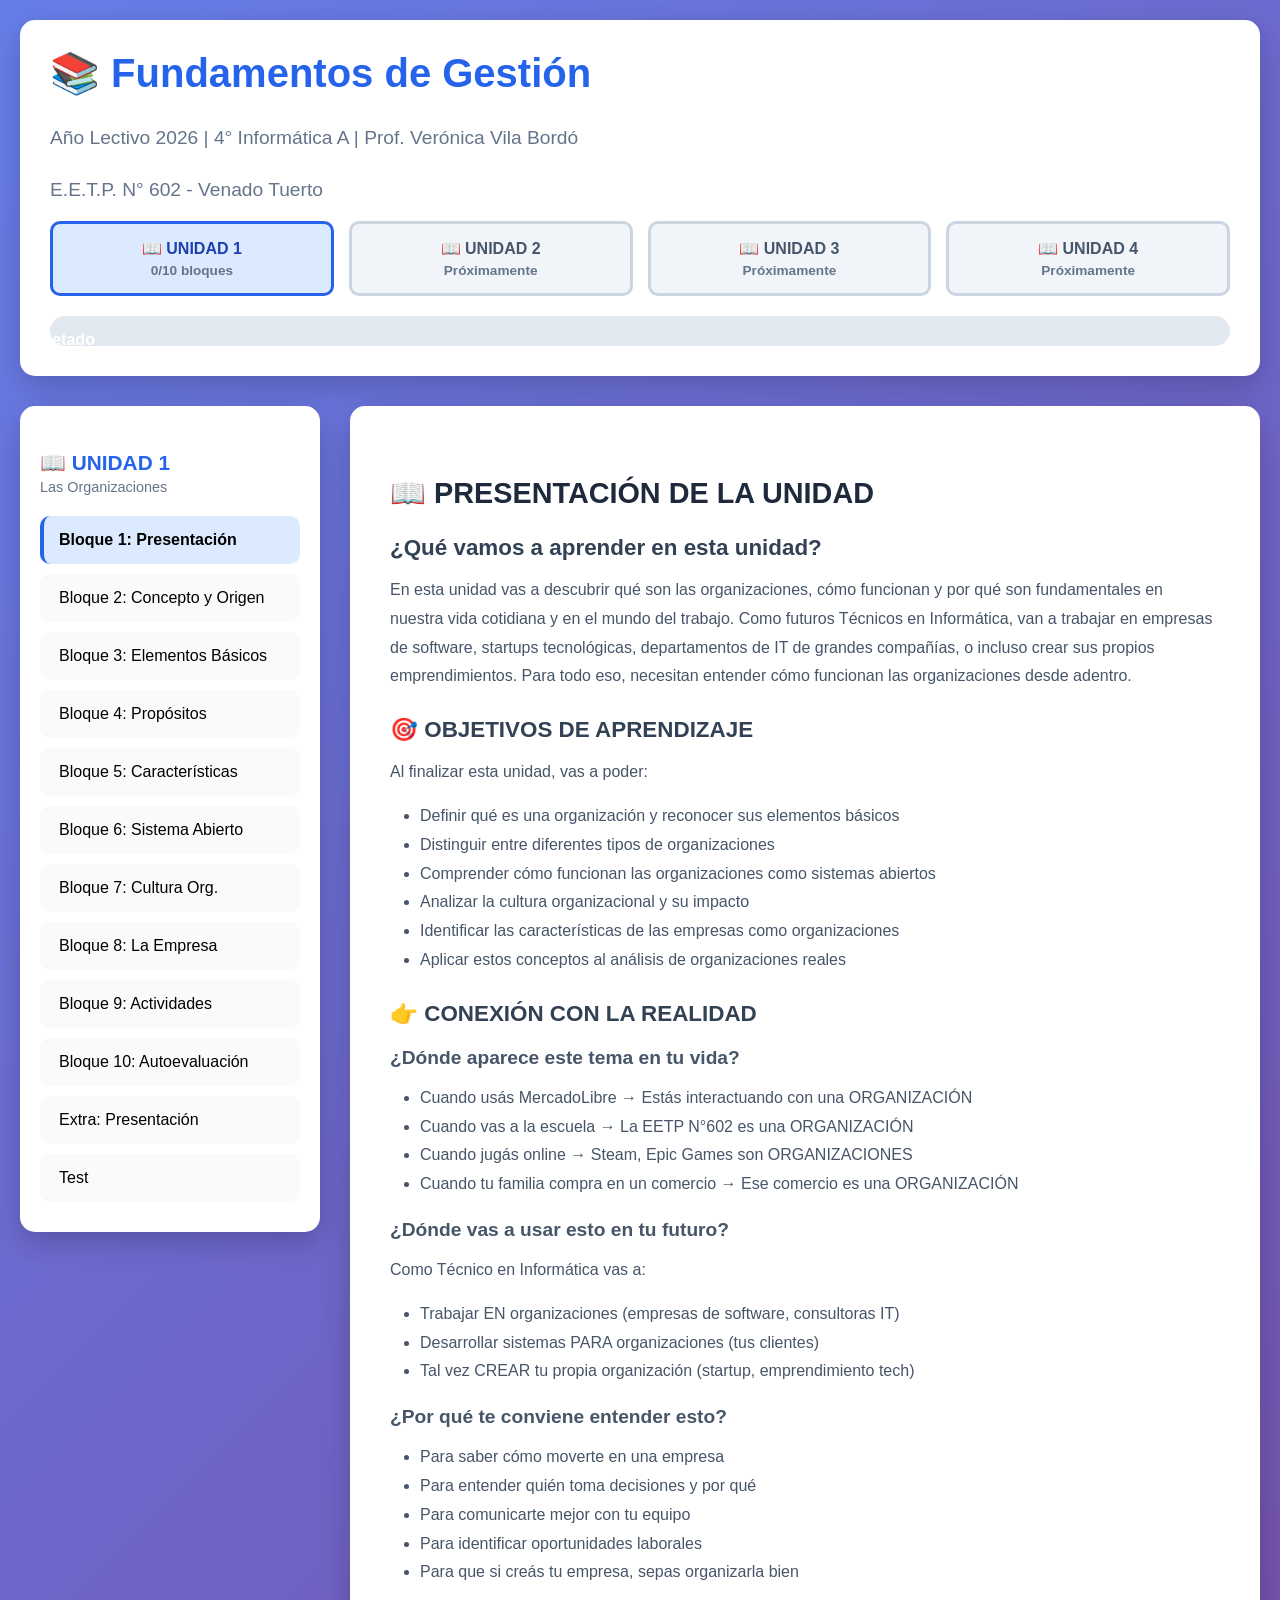
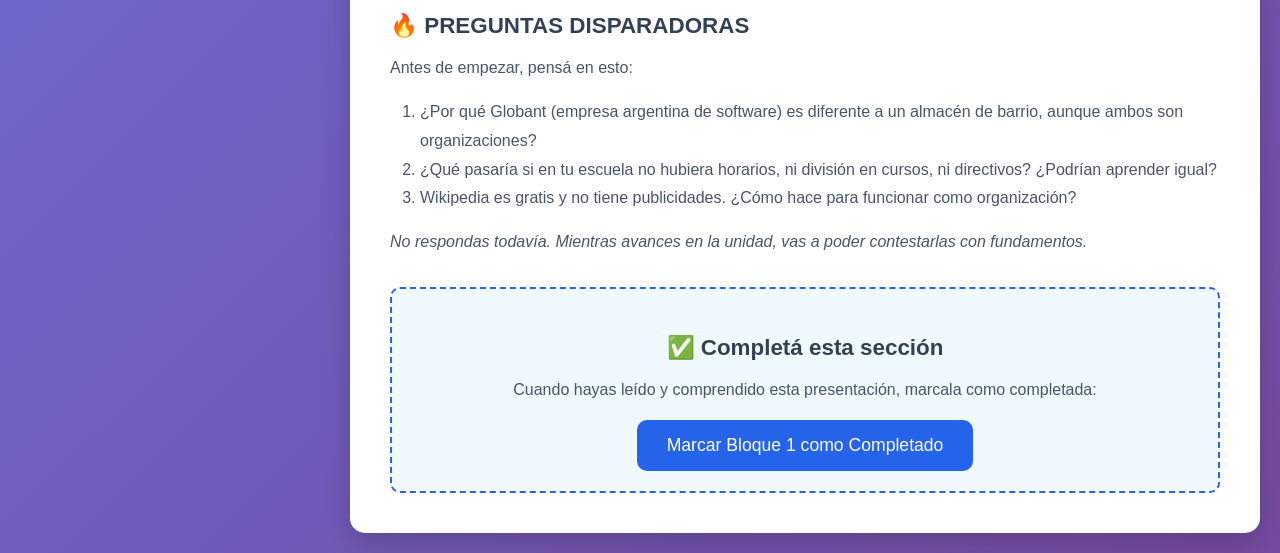
==== index.html @ a98dd264 "Update index.html" ====
<!DOCTYPE html>
<html lang="es">
<head>
    <meta charset="UTF-8">
    <meta name="viewport" content="width=device-width, initial-scale=1.0">
    <title>Fundamentos de Gestión - Unidad 1 | EETP N°602</title>
   <style>
        * {
            margin: 0;
            padding: 0;
            box-sizing: border-box;
        }

        body {
            font-family: 'Segoe UI', Tahoma, Geneva, Verdana, sans-serif;
            background: linear-gradient(135deg, #667eea 0%, #764ba2 100%);
            min-height: 100vh;
        }

        .container {
            max-width: 1400px;
            margin: 0 auto;
            padding: 20px;
        }

        .header {
            background: white;
            border-radius: 15px;
            padding: 30px;
            margin-bottom: 30px;
            box-shadow: 0 10px 30px rgba(0,0,0,0.2);
        }

        .header h1 {
            color: #2563eb;
            font-size: 2.5em;
            margin-bottom: 10px;
        }

        .header h2 {
            color: #64748b;
            font-size: 1.2em;
            font-weight: normal;
        }

        .unit-selector {
            display: flex;
            gap: 15px;
            margin-top: 20px;
            flex-wrap: wrap;
        }

        .unit-btn {
            flex: 1;
            min-width: 150px;
            padding: 15px;
            background: #f1f5f9;
            border: 3px solid #cbd5e1;
            border-radius: 10px;
            cursor: pointer;
            transition: all 0.3s ease;
            text-align: center;
            font-weight: bold;
            color: #475569;
        }

        .unit-btn:hover {
            background: #e0e7ff;
            border-color: #818cf8;
            transform: translateY(-3px);
        }

        .unit-btn.active {
            background: #dbeafe;
            border-color: #2563eb;
            color: #1e40af;
        }

        .unit-btn.completed {
            background: #d1fae5;
            border-color: #10b981;
            color: #065f46;
        }

        .unit-btn .progress-mini {
            font-size: 0.85em;
            color: #64748b;
            margin-top: 5px;
        }

        .progress-bar {
            background: #e2e8f0;
            height: 30px;
            border-radius: 15px;
            overflow: hidden;
            margin-top: 20px;
            position: relative;
        }

        .progress-fill {
            background: linear-gradient(90deg, #10b981 0%, #059669 100%);
            height: 100%;
            transition: width 0.3s ease;
            display: flex;
            align-items: center;
            justify-content: center;
            color: white;
            font-weight: bold;
        }

        .main-content {
            display: grid;
            grid-template-columns: 300px 1fr;
            gap: 30px;
        }

        .sidebar {
            background: white;
            border-radius: 15px;
            padding: 20px;
            height: fit-content;
            box-shadow: 0 10px 30px rgba(0,0,0,0.2);
            position: sticky;
            top: 20px;
        }

        .sidebar h3 {
            color: #2563eb;
            margin-bottom: 10px;
            font-size: 1.3em;
        }

        .sidebar .unit-title {
            font-size: 0.9em;
            color: #64748b;
            margin-bottom: 20px;
        }

        .nav-item {
            padding: 15px;
            margin-bottom: 10px;
            background: #f8fafc;
            border-radius: 10px;
            cursor: pointer;
            transition: all 0.3s ease;
            border-left: 4px solid transparent;
        }

        .nav-item:hover {
            background: #e0e7ff;
            transform: translateX(5px);
        }

        .nav-item.active {
            background: #dbeafe;
            border-left-color: #2563eb;
            font-weight: bold;
        }

        .nav-item.completed {
            background: #d1fae5;
            border-left-color: #10b981;
        }

        .nav-item.completed::after {
            content: " ✓";
            color: #10b981;
            font-weight: bold;
        }

        .content-area {
            background: white;
            border-radius: 15px;
            padding: 40px;
            box-shadow: 0 10px 30px rgba(0,0,0,0.2);
            min-height: 600px;
        }

        .content-block {
            display: none;
        }

        .content-block.active {
            display: block;
            animation: fadeIn 0.5s ease;
        }

        @keyframes fadeIn {
            from { opacity: 0; transform: translateY(20px); }
            to { opacity: 1; transform: translateY(0); }
        }

        .coming-soon {
            text-align: center;
            padding: 100px 20px;
            color: #64748b;
        }

        .coming-soon h2 {
            font-size: 3em;
            margin-bottom: 20px;
        }

        .coming-soon p {
            font-size: 1.3em;
        }

        .tag {
            display: inline-block;
            padding: 5px 15px;
            border-radius: 20px;
            font-size: 0.85em;
            font-weight: bold;
            margin-bottom: 15px;
        }

        .tag.green {
            background: #d1fae5;
            color: #065f46;
        }

        .tag.yellow {
            background: #fef3c7;
            color: #92400e;
        }

        .tag.red {
            background: #fee2e2;
            color: #991b1b;
        }

        .info-box {
            padding: 20px;
            border-radius: 10px;
            margin: 20px 0;
            border-left: 5px solid;
        }

        .info-box.sabias {
            background: #fef3c7;
            border-color: #f59e0b;
        }

        .info-box.trampa {
            background: #fee2e2;
            border-color: #ef4444;
        }

        .info-box h4 {
            margin-bottom: 10px;
            font-size: 1.1em;
        }

        .checkbox-item {
            display: flex;
            align-items: center;
            padding: 15px;
            background: #f8fafc;
            border-radius: 10px;
            margin: 10px 0;
            cursor: pointer;
            transition: all 0.3s ease;
        }

        .checkbox-item:hover {
            background: #e0e7ff;
        }

        .checkbox-item input[type="checkbox"] {
            width: 20px;
            height: 20px;
            margin-right: 15px;
            cursor: pointer;
        }

        .checkbox-item.checked {
            background: #d1fae5;
        }

        .complete-section {
            background: #f0f9ff;
            padding: 20px;
            border-radius: 10px;
            text-align: center;
            margin-top: 30px;
            border: 2px dashed #2563eb;
        }

        .complete-section button {
            background: #2563eb;
            color: white;
            border: none;
            padding: 15px 30px;
            border-radius: 10px;
            font-size: 1.1em;
            cursor: pointer;
            transition: all 0.3s ease;
        }

        .complete-section button:hover {
            background: #1d4ed8;
            transform: scale(1.05);
        }

        h2 {
            color: #1e293b;
            margin: 30px 0 15px 0;
            font-size: 1.8em;
        }

        h3 {
            color: #334155;
            margin: 25px 0 10px 0;
            font-size: 1.4em;
        }

        h4 {
            color: #475569;
            margin: 20px 0 10px 0;
            font-size: 1.2em;
        }

        p {
            color: #475569;
            line-height: 1.8;
            margin: 15px 0;
        }

        ul, ol {
            margin: 15px 0 15px 30px;
            color: #475569;
            line-height: 1.8;
        }

        strong {
            color: #1e293b;
        }

        table {
            width: 100%;
            border-collapse: collapse;
            margin: 20px 0;
        }

        th, td {
            border: 1px solid #e2e8f0;
            padding: 12px;
            text-align: left;
        }

        th {
            background: #f1f5f9;
            font-weight: bold;
            color: #1e293b;
        }

        .roadmap {
            display: flex;
            flex-direction: column;
            gap: 20px;
            margin: 30px 0;
        }

        .roadmap-station {
            display: flex;
            align-items: center;
            gap: 20px;
            padding: 20px;
            background: #f8fafc;
            border-radius: 10px;
            border-left: 5px solid #cbd5e1;
        }

        .roadmap-station.completed {
            background: #d1fae5;
            border-left-color: #10b981;
        }

        .roadmap-station .number {
            width: 50px;
            height: 50px;
            border-radius: 50%;
            background: #cbd5e1;
            color: white;
            display: flex;
            align-items: center;
            justify-content: center;
            font-size: 1.5em;
            font-weight: bold;
            flex-shrink: 0;
        }

        .roadmap-station.completed .number {
            background: #10b981;
        }

        @media (max-width: 968px) {
            .main-content {
                grid-template-columns: 1fr;
            }

            .sidebar {
                position: static;
            }

            .unit-selector {
                flex-direction: column;
            }

            .unit-btn {
                min-width: 100%;
            }
        }
    </style>
</head>
<body>
    <div class="container">
        <div class="header">
        <h1>📚 Fundamentos de Gestión</h1>
        <h2>Año Lectivo 2026 | 4° Informática A | Prof. Verónica Vila Bordó</h2>
        <h2>E.E.T.P. N° 602 - Venado Tuerto</h2>
         <div class="unit-selector">
                <div class="unit-btn active" onclick="changeUnit(1)">
                    <div>📖 UNIDAD 1</div>
                    <div class="progress-mini" id="progress-unit1">0/10 bloques</div>
                </div>
                <div class="unit-btn" onclick="changeUnit(2)">
                    <div>📖 UNIDAD 2</div>
                    <div class="progress-mini">Próximamente</div>
                </div>
                <div class="unit-btn" onclick="changeUnit(3)">
                    <div>📖 UNIDAD 3</div>
                    <div class="progress-mini">Próximamente</div>
                </div>
                <div class="unit-btn" onclick="changeUnit(4)">
                    <div>📖 UNIDAD 4</div>
                    <div class="progress-mini">Próximamente</div>
                </div>
            </div>

            <div class="progress-bar">
                <div class="progress-fill" id="progressBar">0% completado</div>
            </div>
        </div>

        <div class="main-content">
            <div class="sidebar">
            <h3>📖 UNIDAD 1</h3>
            <p style="font-size: 0.9em; color: #64748b; margin-top: -10px;">Las Organizaciones</p>
                <div class="nav-item active" onclick="showBlock(1)">Bloque 1: Presentación</div>
                <div class="nav-item" onclick="showBlock(2)">Bloque 2: Concepto y Origen</div>
                <div class="nav-item" onclick="showBlock(3)">Bloque 3: Elementos Básicos</div>
                <div class="nav-item" onclick="showBlock(4)">Bloque 4: Propósitos</div>
                <div class="nav-item" onclick="showBlock(5)">Bloque 5: Características</div>
                <div class="nav-item" onclick="showBlock(6)">Bloque 6: Sistema Abierto</div>
                <div class="nav-item" onclick="showBlock(7)">Bloque 7: Cultura Org.</div>
                <div class="nav-item" onclick="showBlock(8)">Bloque 8: La Empresa</div>
                <div class="nav-item" onclick="showBlock(9)">Bloque 9: Actividades</div>
                <div class="nav-item" onclick="showBlock(10)">Bloque 10: Autoevaluación</div>
                <div class="nav-item" onclick="showBlock(11)">Extra: Presentación</div>
                <div class="nav-item" onclick="showBlock(12)">Test</div>
            </div>

            <div class="content-area">
                <!-- BLOQUE 1 -->
                <div class="content-block active" id="block1">
                    <h2>📖 PRESENTACIÓN DE LA UNIDAD</h2>
                    
                    <h3>¿Qué vamos a aprender en esta unidad?</h3>
                    <p>En esta unidad vas a descubrir qué son las organizaciones, cómo funcionan y por qué son fundamentales en nuestra vida cotidiana y en el mundo del trabajo. Como futuros Técnicos en Informática, van a trabajar en empresas de software, startups tecnológicas, departamentos de IT de grandes compañías, o incluso crear sus propios emprendimientos. Para todo eso, necesitan entender cómo funcionan las organizaciones desde adentro.</p>

                    <h3>🎯 OBJETIVOS DE APRENDIZAJE</h3>
                    <p>Al finalizar esta unidad, vas a poder:</p>
                    <ul>
                        <li>Definir qué es una organización y reconocer sus elementos básicos</li>
                        <li>Distinguir entre diferentes tipos de organizaciones</li>
                        <li>Comprender cómo funcionan las organizaciones como sistemas abiertos</li>
                        <li>Analizar la cultura organizacional y su impacto</li>
                        <li>Identificar las características de las empresas como organizaciones</li>
                        <li>Aplicar estos conceptos al análisis de organizaciones reales</li>
                    </ul>

                    <h3>👉 CONEXIÓN CON LA REALIDAD</h3>
                    <h4>¿Dónde aparece este tema en tu vida?</h4>
                    <ul>
                        <li>Cuando usás MercadoLibre → Estás interactuando con una ORGANIZACIÓN</li>
                        <li>Cuando vas a la escuela → La EETP N°602 es una ORGANIZACIÓN</li>
                        <li>Cuando jugás online → Steam, Epic Games son ORGANIZACIONES</li>
                        <li>Cuando tu familia compra en un comercio → Ese comercio es una ORGANIZACIÓN</li>
                    </ul>

                    <h4>¿Dónde vas a usar esto en tu futuro?</h4>
                    <p>Como Técnico en Informática vas a:</p>
                    <ul>
                        <li>Trabajar EN organizaciones (empresas de software, consultoras IT)</li>
                        <li>Desarrollar sistemas PARA organizaciones (tus clientes)</li>
                        <li>Tal vez CREAR tu propia organización (startup, emprendimiento tech)</li>
                    </ul>

                    <h4>¿Por qué te conviene entender esto?</h4>
                    <ul>
                        <li>Para saber cómo moverte en una empresa</li>
                        <li>Para entender quién toma decisiones y por qué</li>
                        <li>Para comunicarte mejor con tu equipo</li>
                        <li>Para identificar oportunidades laborales</li>
                        <li>Para que si creás tu empresa, sepas organizarla bien</li>
                    </ul>

                    <h3>🔥 PREGUNTAS DISPARADORAS</h3>
                    <p>Antes de empezar, pensá en esto:</p>
                    <ol>
                        <li>¿Por qué Globant (empresa argentina de software) es diferente a un almacén de barrio, aunque ambos son organizaciones?</li>
                        <li>¿Qué pasaría si en tu escuela no hubiera horarios, ni división en cursos, ni directivos? ¿Podrían aprender igual?</li>
                        <li>Wikipedia es gratis y no tiene publicidades. ¿Cómo hace para funcionar como organización?</li>
                    </ol>
                    <p><em>No respondas todavía. Mientras avances en la unidad, vas a poder contestarlas con fundamentos.</em></p>

                    <div class="complete-section">
                        <h3>✅ Completá esta sección</h3>
                        <p>Cuando hayas leído y comprendido esta presentación, marcala como completada:</p>
                        <button onclick="markComplete(1)">Marcar Bloque 1 como Completado</button>
                    </div>
                </div>

                <!-- BLOQUE 2 -->
                <div class="content-block" id="block2">
                    <h2>🏛️ CONCEPTO Y ORIGEN DE LAS ORGANIZACIONES</h2>
                    
                    <span class="tag green">🟢 IMPRESCINDIBLE</span>
                    
                    <h3>1. ¿Qué es una organización?</h3>
                    <p><strong>Una organización es un conjunto de personas que se coordinan de manera ordenada para alcanzar objetivos comunes, utilizando recursos y desarrollando actividades específicas.</strong></p>

                    <p>Desarmemos esta definición:</p>
                    <ul>
                        <li><strong>Conjunto de personas</strong> → No puede haber organización sin gente</li>
                        <li><strong>Coordinan de manera ordenada</strong> → Hay reglas, roles, estructura</li>
                        <li><strong>Objetivos comunes</strong> → Todos buscan algo en común</li>
                        <li><strong>Recursos</strong> → Usan dinero, tecnología, materiales, información</li>
                        <li><strong>Actividades específicas</strong> → Cada uno tiene tareas definidas</li>
                    </ul>

                    <h3>Ejemplos concretos:</h3>
                    
                    <h4>La EETP N°602 (tu escuela):</h4>
                    <ul>
                        <li>Personas: estudiantes, profes, directivos, preceptores</li>
                        <li>Objetivo común: que los estudiantes se reciban como técnicos</li>
                        <li>Recursos: aulas, computadoras, laboratorios, libros</li>
                        <li>Actividades: clases, talleres, evaluaciones, actos</li>
                    </ul>

                    <h4>Globant (empresa argentina de software):</h4>
                    <ul>
                        <li>Personas: programadores, diseñadores, project managers</li>
                        <li>Objetivo común: crear software de calidad para clientes</li>
                        <li>Recursos: computadoras, oficinas, tecnología, capital</li>
                        <li>Actividades: programar, diseñar, testear, vender proyectos</li>
                    </ul>

                    <div class="info-box sabias">
                        <h4>💡 ¿LO SABÍAS? - Wikipedia</h4>
                        <p>Wikipedia es una de las organizaciones más interesantes del mundo digital. Es una organización SIN FINES DE LUCRO con más de 100.000 voluntarios activos que escriben y editan artículos gratis. No tiene publicidades y se mantiene con donaciones. Tiene más de 60 millones de artículos en 300 idiomas.</p>
                        <p><strong>¿Por qué es fascinante?</strong> Porque demuestra que una organización puede funcionar sin que la gente cobre dinero, si el propósito es lo suficientemente fuerte.</p>
                        <p><strong>Conexión con tu carrera:</strong> Muchos proyectos de software open source (como Linux, Python, Git) funcionan de manera similar.</p>
                    </div>

                    <h3>2. Origen de las organizaciones</h3>
                    <span class="tag yellow">🟡 IMPORTANTE</span>
                    
                    <h4>¿Por qué existen las organizaciones?</h4>
                    <p>Las organizaciones surgen por dos razones fundamentales:</p>
                    <ol>
                        <li><strong>El ser humano es social por naturaleza</strong> - Desde la prehistoria nos agrupamos para cazar, protegernos, construir</li>
                        <li><strong>Muchos objetivos son imposibles de alcanzar individualmente</strong> - ¿Podés fabricar un celular vos solo? No. Necesitás cientos de personas especializadas.</li>
                    </ol>

                    <h4>Evolución histórica:</h4>
                    <ul>
                        <li>Prehistoria: Tribus y clanes</li>
                        <li>Edad Antigua: Imperios, ejércitos, gremios</li>
                        <li>Edad Media: Iglesia, feudos, comerciantes</li>
                        <li>Revolución Industrial (1800s): Fábricas modernas</li>
                        <li>Era Digital (1990-hoy): Startups tech, organizaciones virtuales</li>
                    </ul>

                    <div class="info-box trampa">
                        <h4>⚠️ TRAMPA TÍPICA #1</h4>
                        <p><strong>ERROR COMÚN:</strong> "Las organizaciones siempre existieron igual que ahora"</p>
                        <p><strong>REALIDAD:</strong> Las organizaciones van cambiando según la época y la tecnología. Antes trabajabas toda tu vida en la misma empresa. Ahora es normal cambiar cada 3-5 años.</p>
                    </div>

                    <h3>3. Tipos de organizaciones</h3>
                    <p><strong>Según su finalidad:</strong></p>
                    
                    <h4>A) CON FINES DE LUCRO → Buscan ganar dinero</h4>
                    <p>Ejemplos: MercadoLibre, Globant, comercios, startups</p>

                    <h4>B) SIN FINES DE LUCRO → Buscan impacto social/cultural</h4>
                    <p>Ejemplos: Cruz Roja, Wikipedia, bibliotecas, comedores</p>

                    <p><strong>IMPORTANTE:</strong> "Sin fines de lucro" NO significa que no manejan dinero. Significa que si sobra plata, se reinvierte en la misión.</p>

                    <div class="complete-section">
                        <h3>✅ Completá esta sección</h3>
                        <button onclick="markComplete(2)">Marcar Bloque 2 como Completado</button>
                    </div>
                </div>

                <!-- BLOQUE 3 -->
                <div class="content-block" id="block3">
                    <h2>🧩 ELEMENTOS BÁSICOS DE LAS ORGANIZACIONES</h2>
                    
                    <span class="tag green">🟢 IMPRESCINDIBLE</span>
                    
                    <p>Toda organización, sin importar su tamaño o finalidad, tiene <strong>SEIS elementos básicos</strong>. Si falta alguno, la organización no puede funcionar correctamente.</p>

                    <h3>📌 ELEMENTO 1: PERSONAS</h3>
                    <p>Son el elemento central. Las personas toman decisiones, ejecutan tareas, se comunican, tienen roles y aportan conocimientos.</p>
                    <p><strong>Ejemplo en software:</strong> programadores, project managers, diseñadores, testers, gerentes</p>

                    <h3>📌 ELEMENTO 2: OBJETIVOS</h3>
                    <p>Son las metas que la organización busca alcanzar. Dan dirección, orientan decisiones y permiten evaluar el progreso.</p>
                    <p><strong>MercadoLibre:</strong> ser la plataforma líder de e-commerce en Latinoamérica</p>
                    <p><strong>Tu escuela:</strong> formar técnicos competentes en Informática</p>

                    <div class="info-box trampa">
                        <h4>⚠️ TRAMPA TÍPICA #2</h4>
                        <p><strong>ERROR:</strong> "Si una organización tiene buenos objetivos, ya está todo resuelto"</p>
                        <p><strong>REALIDAD:</strong> Los objetivos son solo el primer paso. Después hay que coordinar personas, recursos y actividades. Muchas organizaciones tienen objetivos excelentes pero fracasan en la ejecución.</p>
                    </div>

                    <h3>📌 ELEMENTO 3: ACTIVIDADES O TAREAS</h3>
                    <p>Son las acciones concretas para lograr los objetivos.</p>
                    <p><strong>Para desarrollar una app móvil:</strong></p>
                    <ul>
                        <li>Reunión con cliente</li>
                        <li>Diseño de interfaz</li>
                        <li>Programación backend y frontend</li>
                        <li>Testing</li>
                        <li>Deploy y mantenimiento</li>
                    </ul>

                    <h3>📌 ELEMENTO 4: RECURSOS</h3>
                    <p>Los recursos se clasifican en 5 tipos:</p>
                    <ul>
                        <li><strong>HUMANOS:</strong> Las personas y sus capacidades</li>
                        <li><strong>MATERIALES:</strong> Computadoras, oficinas, muebles</li>
                        <li><strong>TECNOLÓGICOS:</strong> Software, servidores, plataformas</li>
                        <li><strong>FINANCIEROS:</strong> Dinero disponible</li>
                        <li><strong>INFORMATIVOS:</strong> Datos, bases de datos, documentación</li>
                    </ul>

                    <div class="info-box sabias">
                        <h4>💡 ¿LO SABÍAS? - Valve y la organización sin jefes</h4>
                        <p>Valve (creadores de Steam) no tiene jefes ni jerarquías. Los empleados eligen en qué proyectos trabajar, mueven sus escritorios con rueditas para agruparse, y toman decisiones por consenso.</p>
                        <p><strong>¿Funciona?</strong> Valve es una de las empresas de videojuegos más exitosas del mundo. Pero también tiene problemas: proyectos que se estancan porque nadie decide.</p>
                        <p><strong>Moraleja:</strong> No hay una forma "correcta" de organizar. Depende del contexto.</p>
                    </div>

                    <h3>📌 ELEMENTO 5: NORMAS Y REGLAS</h3>
                    <p>Regulan el comportamiento. Pueden ser:</p>
                    <p><strong>Formales (escritas):</strong> horarios, código de vestimenta, procedimientos</p>
                    <p><strong>Informales (no escritas):</strong> "no se manda email los viernes tarde", "el equipo almuerza junto"</p>

                    <h3>📌 ELEMENTO 6: COMUNICACIÓN</h3>
                    <p>Sin comunicación no se pueden coordinar actividades, se generan malentendidos y se duplican esfuerzos.</p>
                    <p><strong>Tipos:</strong></p>
                    <ul>
                        <li>Formal: reuniones, emails oficiales, reportes</li>
                        <li>Informal: charlas de pasillo, WhatsApp</li>
                        <li>Descendente: jefe → empleados</li>
                        <li>Ascendente: empleados → jefes</li>
                        <li>Horizontal: entre pares</li>
                    </ul>

                    <div class="info-box trampa">
                        <h4>⚠️ TRAMPA TÍPICA #3</h4>
                        <p><strong>ERROR:</strong> "Una organización puede funcionar solo con algunos de estos elementos"</p>
                        <p><strong>REALIDAD:</strong> Los 6 elementos son INTERDEPENDIENTES. Si falta uno, toda la organización se resiente.</p>
                    </div>

                    <h3>📦 CHECKLIST - Elementos básicos</h3>
                    <div class="checkbox-item" onclick="toggleCheck(this)">
                        <input type="checkbox"> <span>Personas (rol en la organización)</span>
                    </div>
                    <div class="checkbox-item" onclick="toggleCheck(this)">
                        <input type="checkbox"> <span>Objetivos (qué son y para qué sirven)</span>
                    </div>
                    <div class="checkbox-item" onclick="toggleCheck(this)">
                        <input type="checkbox"> <span>Actividades (cómo se coordinan)</span>
                    </div>
                    <div class="checkbox-item" onclick="toggleCheck(this)">
                        <input type="checkbox"> <span>Recursos humanos</span>
                    </div>
                    <div class="checkbox-item" onclick="toggleCheck(this)">
                        <input type="checkbox"> <span>Recursos materiales</span>
                    </div>
                    <div class="checkbox-item" onclick="toggleCheck(this)">
                        <input type="checkbox"> <span>Recursos tecnológicos</span>
                    </div>
                    <div class="checkbox-item" onclick="toggleCheck(this)">
                        <input type="checkbox"> <span>Recursos financieros</span>
                    </div>
                    <div class="checkbox-item" onclick="toggleCheck(this)">
                        <input type="checkbox"> <span>Recursos informativos</span>
                    </div>
                    <div class="checkbox-item" onclick="toggleCheck(this)">
                        <input type="checkbox"> <span>Normas formales e informales</span>
                    </div>
                    <div class="checkbox-item" onclick="toggleCheck(this)">
                        <input type="checkbox"> <span>Comunicación (tipos y direcciones)</span>
                    </div>

                    <div class="complete-section">
                        <h3>✅ Completá esta sección</h3>
                        <button onclick="markComplete(3)">Marcar Bloque 3 como Completado</button>
                    </div>
                </div>

                <!-- BLOQUE 4 -->
                <div class="content-block" id="block4">
                    <h2>🎯 PROPÓSITOS ORGANIZACIONALES</h2>
                    
                    <span class="tag green">🟢 IMPRESCINDIBLE</span>
                    
                    <h3>¿Qué es el propósito organizacional?</h3>
                    <p><strong>El propósito es el motivo fundamental por el cual una organización existe y actúa.</strong></p>
                    <p>Es la respuesta a: <strong>¿Para qué existe esta organización?</strong></p>

                    <h3>Diferencia entre PROPÓSITO y OBJETIVO</h3>
                    <span class="tag yellow">🟡 IMPORTANTE - Esta diferencia es clave</span>
                    
                    <table>
                        <tr>
                            <th>PROPÓSITO</th>
                            <th>OBJETIVO</th>
                        </tr>
                        <tr>
                            <td>Es la razón de ser</td>
                            <td>Es una meta específica</td>
                        </tr>
                        <tr>
                            <td>Es amplio y general</td>
                            <td>Es concreto y medible</td>
                        </tr>
                        <tr>
                            <td>Es de largo plazo</td>
                            <td>Es de corto/mediano plazo</td>
                        </tr>
                        <tr>
                            <td>Es más estable</td>
                            <td>Puede cambiar más seguido</td>
                        </tr>
                    </table>

                    <h4>Ejemplo con MercadoLibre:</h4>
                    <p><strong>PROPÓSITO:</strong> Democratizar el comercio y el acceso al dinero en Latinoamérica</p>
                    <p><strong>OBJETIVOS (cambian año a año):</strong></p>
                    <ul>
                        <li>Aumentar las ventas en 25% este año</li>
                        <li>Lanzar MercadoPago en 3 países nuevos</li>
                        <li>Reducir tiempos de envío a 24hs</li>
                        <li>Llegar a 100 millones de usuarios activos</li>
                    </ul>

                    <div class="info-box sabias">
                        <h4>💡 ¿LO SABÍAS? - Kodak vs Instagram</h4>
                        <p><strong>Kodak</strong> fue durante 100 años la empresa líder en fotografía con 145.000 empleados.</p>
                        <p>Pero cuando apareció la fotografía digital, se resistió al cambio (¡ellos mismos habían inventado la primera cámara digital en 1975!). ¿Por qué? Tenían miedo de perder el negocio de vender rollos fotográficos.</p>
                        <p><strong>Resultado:</strong> En 2012, Kodak se declaró en bancarrota.</p>
                        <p><strong>Instagram</strong>, con solo 13 empleados, fue comprada por Facebook por 1.000 millones de dólares ese mismo año.</p>
                        <p><strong>Moraleja:</strong> El propósito debe adaptarse al contexto. Si Kodak hubiera entendido que su propósito era "ayudar a las personas a capturar momentos" (sin importar si es con rollos o digital), tal vez hoy seguiría siendo líder.</p>
                    </div>

                    <h3>Tipos de propósitos</h3>
                    <ul>
                        <li><strong>ECONÓMICOS:</strong> Generar beneficios (empresas tech, comercios)</li>
                        <li><strong>SOCIALES:</strong> Satisfacer necesidades comunitarias (hospitales, escuelas)</li>
                        <li><strong>CULTURALES/EDUCATIVOS:</strong> Transmitir conocimiento (universidades, museos)</li>
                        <li><strong>RECREATIVOS/DEPORTIVOS:</strong> Espacios de recreación (clubes, gimnasios)</li>
                    </ul>

                    <div class="info-box trampa">
                        <h4>⚠️ TRAMPA TÍPICA #4</h4>
                        <p><strong>ERROR:</strong> "Las empresas con fines de lucro SOLO buscan dinero"</p>
                        <p><strong>REALIDAD:</strong> Incluso las empresas combinan propósitos económicos y sociales. Google quiere ganar dinero PERO también quiere "organizar la información del mundo". Si solo buscara dinero, llenaría las búsquedas de publicidad y sería inútil.</p>
                    </div>

                    <h3>Propósito, Misión y Visión</h3>
                    <p><strong>PROPÓSITO:</strong> ¿Para qué existimos?</p>
                    <p><strong>MISIÓN:</strong> ¿Qué hacemos? ¿Para quién? ¿Cómo?</p>
                    <p><strong>VISIÓN:</strong> ¿Dónde queremos estar en el futuro?</p>

                    <h4>Ejemplo - Globant:</h4>
                    <p><strong>PROPÓSITO:</strong> Crear valor a través de la innovación tecnológica</p>
                    <p><strong>MISIÓN:</strong> Somos una empresa nativa digital que ayuda a organizaciones a reinventarse y desatar su potencial</p>
                    <p><strong>VISIÓN:</strong> Ser los socios tecnológicos preferidos de las empresas más innovadoras del mundo</p>

                    <div class="complete-section">
                        <h3>✅ Completá esta sección</h3>
                        <button onclick="markComplete(4)">Marcar Bloque 4 como Completado</button>
                    </div>
                </div>

                <!-- BLOQUE 5 -->
                <div class="content-block" id="block5">
                    <h2>⭐ CARACTERÍSTICAS DE LAS ORGANIZACIONES</h2>
                    
                    <span class="tag green">🟢 IMPRESCINDIBLE</span>
                    
                    <p>Las organizaciones comparten características comunes que las definen:</p>

                    <h3>✅ 1. SON SISTEMAS SOCIALES</h3>
                    <p>Las personas asumen distintos roles, se establecen relaciones jerárquicas, hay normas de convivencia y se generan vínculos formales e informales.</p>
                    <p><strong>En una empresa de software:</strong></p>
                    <p>Roles formales: CEO, CTO, Team Lead, Developer</p>
                    <p>Relaciones informales: grupos de amigos, canal de Slack para memes, equipo de fútbol</p>

                    <h3>✅ 2. SON TRASCENDENTES EN EL TIEMPO</h3>
                    <p>Las organizaciones pueden durar más que las personas que las crearon.</p>
                    <ul>
                        <li>La Iglesia Católica tiene casi 2000 años</li>
                        <li>Universidad de Bologna tiene 934 años</li>
                        <li>Coca-Cola tiene 139 años</li>
                    </ul>

                    <div class="info-box sabias">
                        <h4>💡 ¿LO SABÍAS? - Kongō Gumi</h4>
                        <p><strong>Kongō Gumi</strong> fue la empresa más antigua del mundo. Fundada en Japón en el año <strong>578 d.C.</strong> para construir templos budistas. Operó durante <strong>1,428 años</strong> hasta que quebró en 2006.</p>
                        <p>Durante 14 siglos pasó por 40 generaciones de la misma familia y sobrevivió a guerras, terremotos y crisis.</p>
                        <p><strong>¿Por qué quebró?</strong> Se endeudó demasiado durante la burbuja inmobiliaria de los 80.</p>
                    </div>

                    <h3>✅ 3. TIENEN ESTRUCTURA DINÁMICA</h3>
                    <p>Las organizaciones evolucionan constantemente para adaptarse a cambios tecnológicos, de mercado, sociales, económicos y legales.</p>
                    <p><strong>Ejemplo:</strong></p>
                    <p>Blockbuster → NO se adaptó al streaming → quebró</p>
                    <p>Netflix → SÍ se adaptó (DVDs → streaming → producción propia) → líder mundial</p>

                    <h3>✅ 4. SON COMPLEJAS</h3>
                    <p>Cuanto más grande, más compleja:</p>
                    <ul>
                        <li><strong>5 personas:</strong> Todos hacen de todo, comunicación cara a cara</li>
                        <li><strong>50 personas:</strong> Departamentos, reuniones formales, jerarquías</li>
                        <li><strong>5000 personas:</strong> Múltiples departamentos, procesos burocráticos, sistemas complejos</li>
                    </ul>

                    <h3>✅ 5. APLICAN EL EFECTO MULTIPLICADOR (SINERGIA)</h3>
                    <p>El resultado del trabajo conjunto es MAYOR que la suma de esfuerzos individuales.</p>
                    <p><strong>Fórmula:</strong></p>
                    <p>1 + 1 = 3 (cuando hay sinergia)</p>
                    <p>1 + 1 = 2 (cuando solo se suman esfuerzos)</p>
                    <p>1 + 1 = 0.5 (cuando hay conflictos)</p>

                    <div class="info-box sabias">
                        <h4>💡 ¿LO SABÍAS? - El efecto sinergia en open source</h4>
                        <p>El kernel de <strong>Linux</strong> tiene más de <strong>30 millones de líneas de código</strong> escritas por más de <strong>19,000 programadores</strong> de todo el mundo trabajando como voluntarios.</p>
                        <p>¿Cómo coordinan a tanta gente? Sistema de control de versiones (Git), procesos claros de revisión, jerarquías de confianza, comunicación constante.</p>
                        <p><strong>Resultado:</strong> El sistema operativo más usado en servidores del mundo. Eso es SINERGIA a escala global.</p>
                    </div>

                    <h3>Otras características importantes:</h3>
                    <ul>
                        <li>✅ <strong>SON UNIVERSALES:</strong> Existen en todos lados y para todas las actividades</li>
                        <li>✅ <strong>EJERCEN INFLUENCIA:</strong> Moldean el comportamiento y valores de sus miembros</li>
                        <li>✅ <strong>SE PERSONIFICAN:</strong> Son personas jurídicas (pueden firmar contratos)</li>
                        <li>✅ <strong>SON REPRESENTADAS:</strong> Actúan a través de representantes (CEO, gerentes)</li>
                        <li>✅ <strong>APLICAN DIVISIÓN DEL TRABAJO:</strong> Tareas especializadas</li>
                        <li>✅ <strong>SON EFICIENTES:</strong> Optimizan el uso de recursos</li>
                    </ul>

                    <div class="complete-section">
                        <h3>✅ Completá esta sección</h3>
                        <button onclick="markComplete(5)">Marcar Bloque 5 como Completado</button>
                    </div>
                </div>

                <!-- BLOQUE 6 -->
                <div class="content-block" id="block6">
                    <h2>🔄 LA ORGANIZACIÓN COMO SISTEMA ABIERTO</h2>
                    
                    <span class="tag green">🟢 IMPRESCINDIBLE</span>
                    
                    <h3>¿Qué es un sistema?</h3>
                    <p><strong>Un sistema es un conjunto de elementos interdependientes que interactúan entre sí para alcanzar un objetivo común.</strong></p>

                    <h3>Sistemas cerrados vs. Sistemas abiertos</h3>
                    <table>
                        <tr>
                            <th>SISTEMA CERRADO</th>
                            <th>SISTEMA ABIERTO</th>
                        </tr>
                        <tr>
                            <td>NO intercambia con el entorno</td>
                            <td>SÍ intercambia con el entorno</td>
                        </tr>
                        <tr>
                            <td>Es autosuficiente</td>
                            <td>Depende del exterior</td>
                        </tr>
                        <tr>
                            <td>No se adapta</td>
                            <td>Se adapta constantemente</td>
                        </tr>
                        <tr>
                            <td>Ejemplo: reloj mecánico</td>
                            <td>Ejemplo: organización</td>
                        </tr>
                    </table>

                    <h3>Modelo INPUT - PROCESO - OUTPUT - FEEDBACK</h3>
                    <span class="tag green">🟢 Este modelo sale seguro en la evaluación</span>
                    
                    <h4>INPUTS (ENTRADAS)</h4>
                    <p>Recursos que la organización recibe del entorno:</p>
                    <ul>
                        <li><strong>Recursos humanos:</strong> empleados, conocimientos</li>
                        <li><strong>Recursos materiales:</strong> materias primas, insumos</li>
                        <li><strong>Recursos financieros:</strong> capital, inversiones</li>
                        <li><strong>Recursos tecnológicos:</strong> software, hardware</li>
                        <li><strong>Recursos informativos:</strong> datos, información</li>
                        <li><strong>Energía:</strong> electricidad, combustible</li>
                    </ul>

                    <h4>PROCESO (TRANSFORMACIÓN)</h4>
                    <p>Actividades que convierten los inputs en outputs:</p>
                    <p><strong>En una empresa de software:</strong></p>
                    <ol>
                        <li>Reunión con cliente (entender necesidades)</li>
                        <li>Diseño de arquitectura</li>
                        <li>Programación del código</li>
                        <li>Testing (pruebas)</li>
                        <li>Corrección de errores</li>
                        <li>Deploy (poner en producción)</li>
                    </ol>

                    <h4>OUTPUTS (SALIDAS)</h4>
                    <p>Productos o servicios que la organización entrega:</p>
                    <ul>
                        <li>Productos físicos (autos, celulares, alimentos)</li>
                        <li>Productos digitales (software, apps, videojuegos)</li>
                        <li>Servicios (consultoría, educación, transporte)</li>
                        <li>Información (reportes, análisis, datos)</li>
                    </ul>

                    <h4>FEEDBACK (RETROALIMENTACIÓN)</h4>
                    <p>Información que la organización recibe sobre sus outputs:</p>
                    <p><strong>Feedback positivo:</strong> ventas aumentan, reviews 5 estrellas, clientes recomiendan</p>
                    <p><strong>Feedback negativo:</strong> ventas caen, muchas quejas, usuarios abandonan la app</p>

                    <div class="info-box sabias">
                        <h4>💡 ¿LO SABÍAS? - El fracaso de Google Glass</h4>
                        <p>En 2013, Google lanzó <strong>Google Glass</strong>: anteojos con realidad aumentada por $1,500.</p>
                        <p><strong>FEEDBACK (negativo):</strong></p>
                        <ul>
                            <li>La gente se sentía filmada sin saber</li>
                            <li>Era muy caro</li>
                            <li>Poca batería</li>
                            <li>Se veía ridículo usándolos</li>
                            <li>Preocupaciones de privacidad</li>
                        </ul>
                        <p><strong>RESULTADO:</strong> Google descontinuó Google Glass para consumidores en 2015.</p>
                        <p><strong>LECCIÓN:</strong> Incluso con recursos ilimitados, si el feedback del entorno es negativo y no te adaptás, el producto fracasa.</p>
                    </div>

                    <h3>El entorno de la organización</h3>
                    <p><strong>ENTORNO ESPECÍFICO (cercano):</strong> clientes, proveedores, competidores, reguladores</p>
                    <p><strong>ENTORNO GENERAL (lejano):</strong> factores económicos, tecnológicos, sociales, políticos, legales, ambientales</p>

                    <h4>Ejemplo: empresa de software argentina</h4>
                    <ul>
                        <li><strong>Económico:</strong> Dólar sube → costos de servidores aumentan</li>
                        <li><strong>Tecnológico:</strong> Aparece nueva IA → necesitás capacitar equipo</li>
                        <li><strong>Social:</strong> Pandemia → trabajo remoto se vuelve normal</li>
                        <li><strong>Legal:</strong> Nueva ley de protección de datos → tenés que cumplir GDPR</li>
                    </ul>

                    <div class="info-box trampa">
                        <h4>⚠️ TRAMPA TÍPICA #6</h4>
                        <p><strong>ERROR:</strong> "Cada área debe enfocarse solo en su trabajo y listo"</p>
                        <p><strong>REALIDAD:</strong> Las áreas NO son independientes. Lo que pasa en una afecta a todas. Si desarrollo lanza funciones nuevas pero no avisa a soporte, los clientes se enojan y las ventas caen.</p>
                    </div>

                    <div class="complete-section">
                        <h3>✅ Completá esta sección</h3>
                        <button onclick="markComplete(6)">Marcar Bloque 6 como Completado</button>
                    </div>
                </div>

                <!-- BLOQUE 7 -->
                <div class="content-block" id="block7">
                    <h2>🎭 CULTURA ORGANIZACIONAL</h2>
                    
                    <span class="tag green">🟢 IMPRESCINDIBLE</span>
                    
                    <h3>¿Qué es la cultura organizacional?</h3>
                    <p><strong>La cultura organizacional es el conjunto de valores, creencias, normas, hábitos y formas de actuar que comparten los miembros de una organización y que orientan su comportamiento cotidiano.</strong></p>
                    <p>En palabras simples: La cultura es <strong>"cómo se hacen las cosas acá"</strong>.</p>

                    <h3>Componentes de la cultura</h3>
                    <ol>
                        <li><strong>VALORES:</strong> Innovación, honestidad, excelencia, trabajo en equipo</li>
                        <li><strong>CREENCIAS:</strong> "Los errores son oportunidades" vs. "Si te equivocás, te echan"</li>
                        <li><strong>NORMAS:</strong> Formales (horarios, vestimenta) e informales ("no emails después de las 19hs")</li>
                        <li><strong>HÁBITOS:</strong> Daily standup, pizza los viernes, hackathons</li>
                        <li><strong>SÍMBOLOS:</strong> Logo, colores, espacios de trabajo</li>
                        <li><strong>LENGUAJE:</strong> "Deployar", "mergear", "commitear"</li>
                        <li><strong>RITUALES:</strong> Reunión all-hands, premiación empleado del mes</li>
                        <li><strong>ESTILO DE LIDERAZGO:</strong> Autoritario, participativo, laissez-faire</li>
                    </ol>

                    <div class="info-box sabias">
                        <h4>💡 ¿LO SABÍAS? - La cultura de Spotify</h4>
                        <p>Spotify es famosa por su cultura organizacional única: <strong>"Squads, Tribes, Chapters & Guilds"</strong></p>
                        <ul>
                            <li><strong>Squad:</strong> Equipo pequeño (5-9 personas) en una funcionalidad</li>
                            <li><strong>Tribe:</strong> Conjunto de squads relacionados (máx 100 personas)</li>
                            <li><strong>Chapter:</strong> Personas del mismo rol compartiendo conocimiento</li>
                            <li><strong>Guild:</strong> Comunidad informal de interés</li>
                        </ul>
                        <p><strong>Resultado:</strong> Alta autonomía, innovación constante, poco micromanagement</p>
                        <p><strong>¿Funciona para todos?</strong> No. Requiere personas muy maduras. En empresas con empleados menos experimentados, puede generar caos.</p>
                    </div>

                    <h3>Cultura fuerte vs. Cultura débil</h3>
                    
                    <h4>CULTURA FUERTE:</h4>
                    <ul>
                        <li>✓ Valores compartidos por todos</li>
                        <li>✓ Comportamientos coherentes</li>
                        <li>✓ Alto sentido de pertenencia</li>
                        <li>✓ Menor rotación de personal</li>
                    </ul>
                    <p><strong>Ejemplo:</strong> Apple (obsesión por diseño y calidad)</p>

                    <h4>CULTURA DÉBIL:</h4>
                    <ul>
                        <li>✗ Valores confusos o contradictorios</li>
                        <li>✗ Cada área hace lo suyo</li>
                        <li>✗ Bajo sentido de pertenencia</li>
                        <li>✗ Alta rotación de personal</li>
                    </ul>

                    <h3>Tipos de cultura organizacional</h3>
                    <ol>
                        <li><strong>CULTURA DE PODER:</strong> Poder concentrado, decisiones centralizadas (startups pequeñas)</li>
                        <li><strong>CULTURA DE ROLES:</strong> Todo reglamentado, jerarquías definidas (bancos, gobierno)</li>
                        <li><strong>CULTURA DE TAREAS:</strong> Enfoque en proyectos, equipos flexibles (consultoras IT)</li>
                        <li><strong>CULTURA DE PERSONAS:</strong> Las personas son el centro, jerarquías planas (cooperativas)</li>
                    </ol>

                    <div class="info-box trampa">
                        <h4>⚠️ TRAMPA TÍPICA #7</h4>
                        <p><strong>ERROR:</strong> "La cultura es lo que dice el manual o la página web"</p>
                        <p><strong>REALIDAD:</strong> La cultura es lo que la gente REALMENTE hace, no lo que dicen los documentos.</p>
                        <p><strong>Ejemplo:</strong> Manual dice "valoramos balance vida-trabajo" pero los managers mandan emails a las 23hs y nadie toma vacaciones completas. La cultura REAL es "trabajás 24/7".</p>
                    </div>

                    <h3>Impacto en el desempeño</h3>
                    <p><strong>CULTURA POSITIVA:</strong></p>
                    <ul>
                        <li>✓ Empleados motivados</li>
                        <li>✓ Menos rotación</li>
                        <li>✓ Mayor productividad</li>
                        <li>✓ Más innovación</li>
                    </ul>

                    <p><strong>CULTURA TÓXICA:</strong></p>
                    <ul>
                        <li>✗ Empleados desmotivados</li>
                        <li>✗ Alta rotación</li>
                        <li>✗ Baja productividad</li>
                        <li>✗ Cero innovación</li>
                    </ul>

                    <div class="info-box sabias">
                        <h4>💡 ¿LO SABÍAS? - Uber y su cultura tóxica (2017)</h4>
                        <p>En 2017 salió a la luz que Uber tenía cultura terrible: acoso sexual, discriminación, gerentes abusivos, "ganar a cualquier costo".</p>
                        <p><strong>Consecuencias:</strong> El CEO renunció, +20 ejecutivos despedidos, demandas millonarias, pérdida de reputación.</p>
                        <p><strong>Lección:</strong> Una cultura tóxica puede destruir incluso empresas multimillonarias.</p>
                    </div>

                    <div class="complete-section">
                        <h3>✅ Completá esta sección</h3>
                        <button onclick="markComplete(7)">Marcar Bloque 7 como Completado</button>
                    </div>
                </div>

                <!-- BLOQUE 8 -->
                <div class="content-block" id="block8">
                    <h2>🏢 LA EMPRESA COMO ORGANIZACIÓN</h2>
                    
                    <span class="tag green">🟢 IMPRESCINDIBLE</span>
                    
                    <h3>¿Qué es una empresa?</h3>
                    <p><strong>Una empresa es una organización que combina recursos para producir bienes o servicios con el objetivo de obtener beneficios económicos.</strong></p>

                    <h3>Características específicas:</h3>
                    <ul>
                        <li>✓ Buscan <strong>lucro</strong> (ganar dinero)</li>
                        <li>✓ Asumen <strong>riesgo</strong> (pueden ganar o perder)</li>
                        <li>✓ Producen para <strong>vender</strong></li>
                        <li>✓ Operan en un <strong>mercado</strong> (hay competencia)</li>
                        <li>✓ Deben ser <strong>eficientes</strong> (o quiebran)</li>
                    </ul>

                    <h3>Funciones básicas de una empresa</h3>
                    <span class="tag yellow">🟡 IMPORTANTE - Toda empresa tiene estas funciones</span>
                    
                    <h4>1. FUNCIÓN DE PRODUCCIÓN</h4>
                    <p>Transformar recursos en productos o servicios.</p>
                    <p><strong>En software:</strong> programadores + computadoras → aplicaciones</p>

                    <h4>2. FUNCIÓN DE COMERCIALIZACIÓN</h4>
                    <p>Acercar el producto al consumidor.</p>
                    <p>Incluye: marketing, ventas, distribución, atención al cliente</p>

                    <h4>3. FUNCIÓN DE ADMINISTRACIÓN</h4>
                    <p>Planificar, organizar, dirigir y controlar.</p>
                    <p>Incluye: RRHH, finanzas, contabilidad, legal</p>

                    <div class="info-box sabias">
                        <h4>💡 ¿LO SABÍAS? - Las empresas más valiosas cambian</h4>
                        <p><strong>2006 - Top 5:</strong> ExxonMobil, General Electric, Microsoft, Citigroup, Bank of America</p>
                        <p><strong>2024 - Top 5:</strong> Apple, Microsoft, Saudi Aramco, Google, Amazon</p>
                        <p><strong>¿Qué cambió?</strong> Las empresas tecnológicas dominan. Las que no se digitalizaron perdieron valor.</p>
                        <p><strong>Lección:</strong> Están entrando al rubro correcto. La tecnología es el presente y futuro.</p>
                    </div>

                    <h3>Misión de la empresa</h3>
                    <p><strong>La MISIÓN expresa:</strong> Qué hace, para quién, cómo, con qué ventaja diferencial</p>

                    <h4>Ejemplos reales:</h4>
                    <p><strong>Tesla:</strong> "Acelerar la transición mundial hacia la energía sostenible"</p>
                    <p><strong>Google:</strong> "Organizar la información del mundo y hacerla universalmente accesible"</p>
                    <p><strong>MercadoLibre:</strong> "Democratizar el comercio y el dinero para impactar en América Latina"</p>

                    <h3>Clasificación de empresas</h3>
                    
                    <h4>A) SEGÚN ACTIVIDAD ECONÓMICA:</h4>
                    <ul>
                        <li><strong>PRIMARIO:</strong> Agricultura, ganadería, pesca, minería</li>
                        <li><strong>SECUNDARIO:</strong> Industria, construcción (Arcor, Toyota)</li>
                        <li><strong>TERCIARIO:</strong> Servicios, comercio, tecnología (MercadoLibre, Globant)</li>
                    </ul>

                    <h4>B) SEGÚN TAMAÑO:</h4>
                    <ul>
                        <li><strong>MICROEMPRESA:</strong> Hasta 5 empleados</li>
                        <li><strong>PEQUEÑA:</strong> 6 a 50 empleados</li>
                        <li><strong>MEDIANA:</strong> 51 a 250 empleados</li>
                        <li><strong>GRANDE:</strong> Más de 250 empleados</li>
                    </ul>

                    <h4>C) SEGÚN PROPIEDAD DEL CAPITAL:</h4>
                    <ul>
                        <li><strong>PÚBLICA:</strong> Dueño es el Estado (Aerolíneas Argentinas)</li>
                        <li><strong>PRIVADA:</strong> Dueños son particulares (MercadoLibre)</li>
                        <li><strong>MIXTA:</strong> Parte estatal, parte privado</li>
                    </ul>

                    <h4>D) SEGÚN FORMA JURÍDICA:</h4>
                    <ul>
                        <li><strong>UNIPERSONAL:</strong> Un solo dueño, responsabilidad ilimitada</li>
                        <li><strong>S.R.L.:</strong> Socios, responsabilidad limitada, no cotiza en bolsa</li>
                        <li><strong>S.A.:</strong> Accionistas, puede cotizar en bolsa</li>
                        <li><strong>S.A.S.:</strong> Más simple, digital, popular para startups</li>
                        <li><strong>COOPERATIVA:</strong> Todos socios iguales, 1 persona = 1 voto</li>
                    </ul>

                    <div class="complete-section">
                        <h3>✅ Completá esta sección</h3>
                        <button onclick="markComplete(8)">Marcar Bloque 8 como Completado</button>
                    </div>
                </div>

                <!-- BLOQUE 9 -->
                <div class="content-block" id="block9">
                    <h2>📝 ACTIVIDADES DE LA UNIDAD</h2>
                    
                    <p>En cada actividad tenés <strong>3 opciones</strong>. Elegí UNA según tu preferencia:</p>
                    <ul>
                        <li><strong>Opción A:</strong> Análisis y casos prácticos</li>
                        <li><strong>Opción B:</strong> Creación visual (infografías, mapas)</li>
                        <li><strong>Opción C:</strong> Investigación aplicada</li>
                    </ul>

                    <h3>🔷 ACTIVIDAD 1: Reconociendo organizaciones</h3>
                    
                    <h4>OPCIÓN A - Análisis de caso:</h4>
                    <p>Elegí una organización de Venado Tuerto y analizá:</p>
                    <ol>
                        <li>¿Qué tipo de organización es?</li>
                        <li>Identificá los 6 elementos básicos</li>
                        <li>¿Funciona bien? ¿Por qué?</li>
                    </ol>
                    <p><strong>Extensión:</strong> 1 página mínimo</p>

                    <h4>OPCIÓN B - Creación visual:</h4>
                    <p>Creá una infografía en Canva con 5 organizaciones diferentes (empresa, escuela, club, ONG, gobierno). Mostrá para cada una: logo + 3 características.</p>

                    <h4>OPCIÓN C - Investigación:</h4>
                    <p>Investigá sobre organizaciones virtuales (100% online, sin oficina). Buscá 3 ejemplos y analizá ventajas/desventajas.</p>

                    <hr style="margin: 30px 0;">

                    <h3>🔷 ACTIVIDAD 2: Elementos básicos en acción</h3>
                    
                    <h4>OPCIÓN A - Análisis de MercadoLibre:</h4>
                    <p>Completá una tabla con los 6 elementos básicos de MercadoLibre. Luego explicá qué pasaría si faltara UNO.</p>

                    <h4>OPCIÓN B - Mapa conceptual:</h4>
                    <p>Creá un mapa conceptual que muestre "ORGANIZACIÓN" en el centro, los 6 elementos conectados, y 3 ejemplos de cada elemento.</p>

                    <h4>OPCIÓN C - Comparación:</h4>
                    <p>Elegí DOS organizaciones muy diferentes y compará sus elementos básicos en una tabla.</p>

                    <hr style="margin: 30px 0;">

                    <h3>🔷 ACTIVIDAD 3: Propósitos y misiones</h3>
                    
                    <h4>OPCIÓN A - Análisis de misiones:</h4>
                    <p>Investigá las misiones de Google, Tesla y Spotify. Para cada una: transcribí la misión, explicá qué significa, buscá una acción coherente con esa misión.</p>

                    <h4>OPCIÓN B - Diseño de propósito:</h4>
                    <p>Imaginá que creás una startup de videojuegos indies. Diseñá: propósito, misión, visión y 5 valores. Presentalo en 3 slides visuales.</p>

                    <h4>OPCIÓN C - Debate escrito:</h4>
                    <p>Elegí una empresa que dice algo pero hace lo contrario. Analizá la contradicción y proponé soluciones.</p>

                    <hr style="margin: 30px 0;">

                    <h3>🔷 ACTIVIDAD INTEGRADORA FINAL</h3>
                    <p><strong>Análisis organizacional completo</strong></p>
                    <p>Elegí UNA organización real y hacé un análisis completo que incluya:</p>
                    <ol>
                        <li>Presentación (media página)</li>
                        <li>Elementos básicos (1 página)</li>
                        <li>Propósito y misión (media página)</li>
                        <li>Características (1 página)</li>
                        <li>Enfoque de sistema (1 página)</li>
                        <li>Cultura organizacional (1 página)</li>
                        <li>Clasificación (media página)</li>
                        <li>Conclusión personal (media página)</li>
                    </ol>
                    <p><strong>Extensión total:</strong> 5-6 páginas</p>

                    <div class="complete-section">
                        <h3>✅ Completá esta sección</h3>
                        <button onclick="markComplete(9)">Marcar Bloque 9 como Completado</button>
                    </div>
                </div>

                <!-- BLOQUE 10 dentro -->
                <div class="content-block" id="block10">
                    <h2>📊 AUTOEVALUACIÓN Y CIERRE</h2>
                    
                    <h3>PARTE A: Autoevaluación académica</h3>
                    <p>Para cada tema, marcá tu nivel:</p>
                    <p>🔵 Lo entiendo perfectamente | 🟡 Lo entiendo pero me cuesta | 🔴 No lo entiendo bien</p>

                    <div class="checkbox-item" onclick="toggleCheck(this)">
                        <input type="checkbox"> <span>Concepto de organización</span>
                    </div>
                    <div class="checkbox-item" onclick="toggleCheck(this)">
                        <input type="checkbox"> <span>Origen de las organizaciones</span>
                    </div>
                    <div class="checkbox-item" onclick="toggleCheck(this)">
                        <input type="checkbox"> <span>Elementos básicos (los 6)</span>
                    </div>
                    <div class="checkbox-item" onclick="toggleCheck(this)">
                        <input type="checkbox"> <span>Propósito organizacional</span>
                    </div>
                    <div class="checkbox-item" onclick="toggleCheck(this)">
                        <input type="checkbox"> <span>Diferencia propósito vs. objetivo</span>
                    </div>
                    <div class="checkbox-item" onclick="toggleCheck(this)">
                        <input type="checkbox"> <span>Características de las organizaciones</span>
                    </div>
                    <div class="checkbox-item" onclick="toggleCheck(this)">
                        <input type="checkbox"> <span>Organización como sistema abierto</span>
                    </div>
                    <div class="checkbox-item" onclick="toggleCheck(this)">
                        <input type="checkbox"> <span>Modelo INPUT-PROCESO-OUTPUT</span>
                    </div>
                    <div class="checkbox-item" onclick="toggleCheck(this)">
                        <input type="checkbox"> <span>Entorno organizacional</span>
                    </div>
                    <div class="checkbox-item" onclick="toggleCheck(this)">
                        <input type="checkbox"> <span>Cultura organizacional</span>
                    </div>
                    <div class="checkbox-item" onclick="toggleCheck(this)">
                        <input type="checkbox"> <span>Tipos de cultura</span>
                    </div>
                    <div class="checkbox-item" onclick="toggleCheck(this)">
                        <input type="checkbox"> <span>La empresa como organización</span>
                    </div>
                    <div class="checkbox-item" onclick="toggleCheck(this)">
                        <input type="checkbox"> <span>Funciones de la empresa</span>
                    </div>
                    <div class="checkbox-item" onclick="toggleCheck(this)">
                        <input type="checkbox"> <span>Misión empresarial</span>
                    </div>
                    <div class="checkbox-item" onclick="toggleCheck(this)">
                        <input type="checkbox"> <span>Clasificación de empresas</span>
                    </div>

                    <h3>✍️ REFLEXIÓN METACOGNITIVA</h3>
                    <p><strong>1. ¿Qué fue lo más fácil de entender? ¿Por qué?</strong></p>
                    <p><strong>2. ¿Qué fue lo más difícil? ¿Por qué te costó?</strong></p>
                    <p><strong>3. ¿Qué estrategia de estudio te funcionó mejor?</strong></p>
                    <p><strong>4. ¿Qué conexión encontraste con tu futuro como Técnico en Informática?</strong></p>

                    <h3>🗺️ ROADMAP DE APRENDIZAJE</h3>
                    <div class="roadmap">
                        <div class="roadmap-station" id="station1">
                            <div class="number">1</div>
                            <div>
                                <strong>Concepto y origen</strong>
                                <p>Bloques 1-2</p>
                            </div>
                        </div>
                        <div class="roadmap-station" id="station2">
                            <div class="number">2</div>
                            <div>
                                <strong>Elementos básicos</strong>
                                <p>Bloque 3</p>
                            </div>
                        </div>
                        <div class="roadmap-station" id="station3">
                            <div class="number">3</div>
                            <div>
                                <strong>Propósitos</strong>
                                <p>Bloque 4</p>
                            </div>
                        </div>
                        <div class="roadmap-station" id="station4">
                            <div class="number">4</div>
                            <div>
                                <strong>Características</strong>
                                <p>Bloque 5</p>
                            </div>
                        </div>
                        <div class="roadmap-station" id="station5">
                            <div class="number">5</div>
                            <div>
                                <strong>Sistema abierto</strong>
                                <p>Bloque 6</p>
                            </div>
                        </div>
                        <div class="roadmap-station" id="station6">
                            <div class="number">6</div>
                            <div>
                                <strong>Cultura y empresa</strong>
                                <p>Bloques 7-8</p>
                            </div>
                        </div>
                    </div>

                    <h3>📚 GUÍA DE ESTUDIO</h3>
                    <h4>🟢 Tengo que saber SÍ o SÍ:</h4>
                    <ol>
                        <li>Definir organización</li>
                        <li>Los 6 elementos básicos</li>
                        <li>Diferencia propósito/objetivo</li>
                        <li>5 características de las organizaciones</li>
                        <li>Modelo INPUT-PROCESO-OUTPUT</li>
                        <li>Definir cultura organizacional</li>
                        <li>Diferencia empresa vs. otras organizaciones</li>
                        <li>3 funciones de la empresa</li>
                        <li>Clasificación de empresas</li>
                    </ol>

                    <h3>💡 TIPS PARA ESTUDIAR</h3>
                    <ul>
                        <li>✓ No memorices. Entendé los conceptos</li>
                        <li>✓ Usá ejemplos reales (MercadoLibre, Globant, tu escuela)</li>
                        <li>✓ Hacé las actividades</li>
                        <li>✓ Armá resúmenes visuales</li>
                        <li>✓ Explicale a alguien</li>
                        <li>✓ Usá el checklist de palabras clave</li>
                    </ul>

                    <h3>🌟 CIERRE</h3>
                    <p><strong>¡Felicitaciones! Completaste la Unidad 1.</strong></p>
                    <p>Ahora entendés qué son las organizaciones, cómo funcionan, y por qué importan para tu futuro como Técnico en Informática.</p>
                    <p><strong>Próxima unidad:</strong> Comunicación organizacional, autoridad y estructura.</p>

                    <div class="complete-section">
                        <h3>✅ Completá esta sección</h3>
                        <button onclick="markComplete(10)">Marcar Bloque 10 como Completado</button>
                    </div>
                </div>
                <!-- Termina bloque 10 -->
                <!-- BLOQUE 11 dentro -->
                <div class="content-block" id="block11">
                    <h2>📊 Presentación Visual de la Unidad</h2>
                    
                    <h3>Ideal para releer y revisar los contenidos</h3>
                    <p>Para cada tema, copia la siguiente guía en la carpeta:</p>
                    <p>🔵 Lo entiendo perfectamente | 🟡 Lo entiendo pero me cuesta | 🔴 No lo entiendo bien</p>

                    <iframe src="https://gamma.app/embed/er229iqqcgqk5x8" style="width: 1000px; max-width: 100%; height: 650px" allow="fullscreen" title="FUNDAMENTOS DE GESTIÓN"></iframe>
                    </div>
                </div>
                <!--Termina bloque 11-->
                 <!-- BLOQUE 12 dentro -->
                <div class="content-block" id="block12">
                    <h2>📊 Presentación Visual de la Unidad</h2>
                    
                    <h3>Ideal para releer y revisar los contenidos</h3>
                    <p>Para cada tema, copia la siguiente guía en la carpeta:</p>
                    <p>🔵 Lo entiendo perfectamente | 🟡 Lo entiendo pero me cuesta | 🔴 No lo entiendo bien</p>

                    <iframe src="testunidad1.html" 
                    width="100%" 
                    height="1200" 
                    frameborder="0" 
                    scrolling="auto"
                    style="border: none; border-radius: 10px; box-shadow: 0 5px 20px rgba(0,0,0,0.15);">
                    </iframe>
                    </div>
                </div>
                <!--Termina bloque 12-->
            </div>
        </div>
    </div>

    <script>
        // Estado de progreso
        let completedBlocks = JSON.parse(localStorage.getItem('completedBlocks')) || [];

        // Inicializar
        document.addEventListener('DOMContentLoaded', function() {
            updateProgress();
            updateRoadmap();
            markCompletedInNav();
        });

        // Mostrar bloque
        function showBlock(blockNumber) {
            // Ocultar todos
            document.querySelectorAll('.content-block').forEach(block => {
                block.classList.remove('active');
            });
            document.querySelectorAll('.nav-item').forEach(item => {
                item.classList.remove('active');
            });

            // Mostrar seleccionado
            document.getElementById('block' + blockNumber).classList.add('active');
            document.querySelectorAll('.nav-item')[blockNumber - 1].classList.add('active');

            // Scroll arriba
            window.scrollTo(0, 0);
        }

        // Marcar bloque como completado
        function markComplete(blockNumber) {
            if (!completedBlocks.includes(blockNumber)) {
                completedBlocks.push(blockNumber);
                localStorage.setItem('completedBlocks', JSON.stringify(completedBlocks));
                updateProgress();
                updateRoadmap();
                markCompletedInNav();
                alert('¡Bloque ' + blockNumber + ' completado! 🎉');
            } else {
                alert('Este bloque ya está marcado como completado ✓');
            }
        }

        // Actualizar barra de progreso
        function updateProgress() {
            const percentage = Math.round((completedBlocks.length / 10) * 100);
            const progressBar = document.getElementById('progressBar');
            progressBar.style.width = percentage + '%';
            progressBar.textContent = percentage + '% completado';
        }

        // Actualizar roadmap
        function updateRoadmap() {
            // Station 1: Bloques 1-2
            if (completedBlocks.includes(1) && completedBlocks.includes(2)) {
                document.getElementById('station1').classList.add('completed');
            }
            // Station 2: Bloque 3
            if (completedBlocks.includes(3)) {
                document.getElementById('station2').classList.add('completed');
            }
            // Station 3: Bloque 4
            if (completedBlocks.includes(4)) {
                document.getElementById('station3').classList.add('completed');
            }
            // Station 4: Bloque 5
            if (completedBlocks.includes(5)) {
                document.getElementById('station4').classList.add('completed');
            }
            // Station 5: Bloque 6
            if (completedBlocks.includes(6)) {
                document.getElementById('station5').classList.add('completed');
            }
            // Station 6: Bloques 7-8
            if (completedBlocks.includes(7) && completedBlocks.includes(8)) {
                document.getElementById('station6').classList.add('completed');
            }
        }

        // Marcar en navegación
        function markCompletedInNav() {
            document.querySelectorAll('.nav-item').forEach((item, index) => {
                if (completedBlocks.includes(index + 1)) {
                    item.classList.add('completed');
                }
            });
        }

        // Toggle checkbox
        function toggleCheck(element) {
            const checkbox = element.querySelector('input[type="checkbox"]');
            checkbox.checked = !checkbox.checked;
            if (checkbox.checked) {
                element.classList.add('checked');
            } else {
                element.classList.remove('checked');
            }
        }

        // Resetear progreso (para testing)
        function resetProgress() {
            if (confirm('¿Seguro que querés resetear todo el progreso?')) {
                localStorage.removeItem('completedBlocks');
                location.reload();
            }
        }
    </script>
</body>
</html>
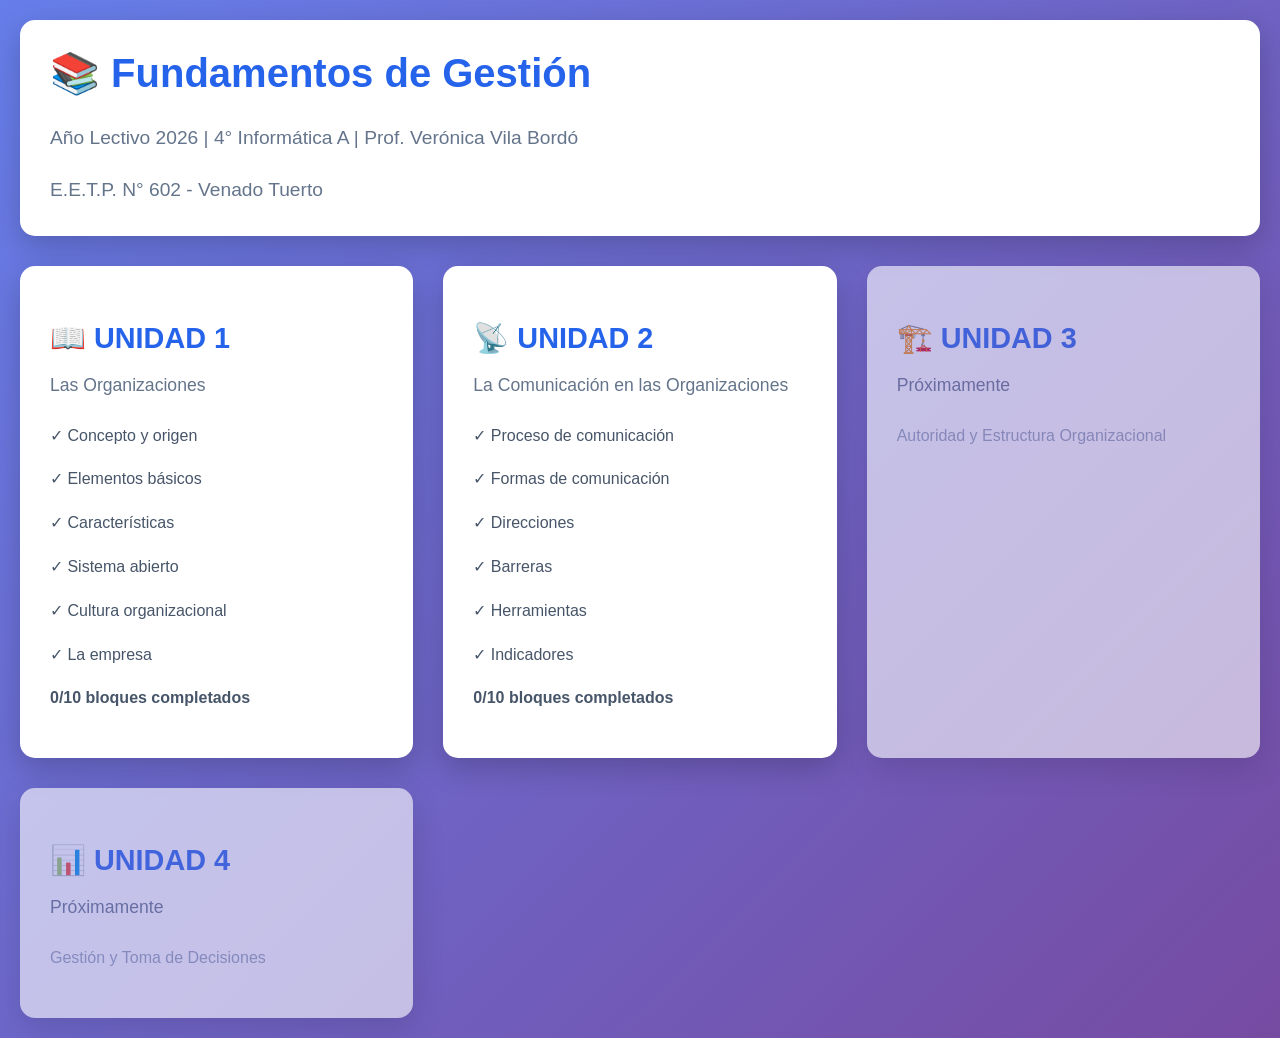
==== commit 12a3f1fb: "Update index.html" ====
--- a/index.html
+++ b/index.html
@@ -3,1536 +3,73 @@
 <head>
     <meta charset="UTF-8">
     <meta name="viewport" content="width=device-width, initial-scale=1.0">
-    <title>Fundamentos de Gestión - Unidad 1 | EETP N°602</title>
-   <style>
-        * {
-            margin: 0;
-            padding: 0;
-            box-sizing: border-box;
-        }
-
-        body {
-            font-family: 'Segoe UI', Tahoma, Geneva, Verdana, sans-serif;
-            background: linear-gradient(135deg, #667eea 0%, #764ba2 100%);
-            min-height: 100vh;
-        }
-
-        .container {
-            max-width: 1400px;
-            margin: 0 auto;
-            padding: 20px;
-        }
-
-        .header {
-            background: white;
-            border-radius: 15px;
-            padding: 30px;
-            margin-bottom: 30px;
-            box-shadow: 0 10px 30px rgba(0,0,0,0.2);
-        }
-
-        .header h1 {
-            color: #2563eb;
-            font-size: 2.5em;
-            margin-bottom: 10px;
-        }
-
-        .header h2 {
-            color: #64748b;
-            font-size: 1.2em;
-            font-weight: normal;
-        }
-
-        .unit-selector {
-            display: flex;
-            gap: 15px;
-            margin-top: 20px;
-            flex-wrap: wrap;
-        }
-
-        .unit-btn {
-            flex: 1;
-            min-width: 150px;
-            padding: 15px;
-            background: #f1f5f9;
-            border: 3px solid #cbd5e1;
-            border-radius: 10px;
-            cursor: pointer;
-            transition: all 0.3s ease;
-            text-align: center;
-            font-weight: bold;
-            color: #475569;
-        }
-
-        .unit-btn:hover {
-            background: #e0e7ff;
-            border-color: #818cf8;
-            transform: translateY(-3px);
-        }
-
-        .unit-btn.active {
-            background: #dbeafe;
-            border-color: #2563eb;
-            color: #1e40af;
-        }
-
-        .unit-btn.completed {
-            background: #d1fae5;
-            border-color: #10b981;
-            color: #065f46;
-        }
-
-        .unit-btn .progress-mini {
-            font-size: 0.85em;
-            color: #64748b;
-            margin-top: 5px;
-        }
-
-        .progress-bar {
-            background: #e2e8f0;
-            height: 30px;
-            border-radius: 15px;
-            overflow: hidden;
-            margin-top: 20px;
-            position: relative;
-        }
-
-        .progress-fill {
-            background: linear-gradient(90deg, #10b981 0%, #059669 100%);
-            height: 100%;
-            transition: width 0.3s ease;
-            display: flex;
-            align-items: center;
-            justify-content: center;
-            color: white;
-            font-weight: bold;
-        }
-
-        .main-content {
-            display: grid;
-            grid-template-columns: 300px 1fr;
-            gap: 30px;
-        }
-
-        .sidebar {
-            background: white;
-            border-radius: 15px;
-            padding: 20px;
-            height: fit-content;
-            box-shadow: 0 10px 30px rgba(0,0,0,0.2);
-            position: sticky;
-            top: 20px;
-        }
-
-        .sidebar h3 {
-            color: #2563eb;
-            margin-bottom: 10px;
-            font-size: 1.3em;
-        }
-
-        .sidebar .unit-title {
-            font-size: 0.9em;
-            color: #64748b;
-            margin-bottom: 20px;
-        }
-
-        .nav-item {
-            padding: 15px;
-            margin-bottom: 10px;
-            background: #f8fafc;
-            border-radius: 10px;
-            cursor: pointer;
-            transition: all 0.3s ease;
-            border-left: 4px solid transparent;
-        }
-
-        .nav-item:hover {
-            background: #e0e7ff;
-            transform: translateX(5px);
-        }
-
-        .nav-item.active {
-            background: #dbeafe;
-            border-left-color: #2563eb;
-            font-weight: bold;
-        }
-
-        .nav-item.completed {
-            background: #d1fae5;
-            border-left-color: #10b981;
-        }
-
-        .nav-item.completed::after {
-            content: " ✓";
-            color: #10b981;
-            font-weight: bold;
-        }
-
-        .content-area {
-            background: white;
-            border-radius: 15px;
-            padding: 40px;
-            box-shadow: 0 10px 30px rgba(0,0,0,0.2);
-            min-height: 600px;
-        }
-
-        .content-block {
-            display: none;
-        }
-
-        .content-block.active {
-            display: block;
-            animation: fadeIn 0.5s ease;
-        }
-
-        @keyframes fadeIn {
-            from { opacity: 0; transform: translateY(20px); }
-            to { opacity: 1; transform: translateY(0); }
-        }
-
-        .coming-soon {
-            text-align: center;
-            padding: 100px 20px;
-            color: #64748b;
-        }
-
-        .coming-soon h2 {
-            font-size: 3em;
-            margin-bottom: 20px;
-        }
-
-        .coming-soon p {
-            font-size: 1.3em;
-        }
-
-        .tag {
-            display: inline-block;
-            padding: 5px 15px;
-            border-radius: 20px;
-            font-size: 0.85em;
-            font-weight: bold;
-            margin-bottom: 15px;
-        }
-
-        .tag.green {
-            background: #d1fae5;
-            color: #065f46;
-        }
-
-        .tag.yellow {
-            background: #fef3c7;
-            color: #92400e;
-        }
-
-        .tag.red {
-            background: #fee2e2;
-            color: #991b1b;
-        }
-
-        .info-box {
-            padding: 20px;
-            border-radius: 10px;
-            margin: 20px 0;
-            border-left: 5px solid;
-        }
-
-        .info-box.sabias {
-            background: #fef3c7;
-            border-color: #f59e0b;
-        }
-
-        .info-box.trampa {
-            background: #fee2e2;
-            border-color: #ef4444;
-        }
-
-        .info-box h4 {
-            margin-bottom: 10px;
-            font-size: 1.1em;
-        }
-
-        .checkbox-item {
-            display: flex;
-            align-items: center;
-            padding: 15px;
-            background: #f8fafc;
-            border-radius: 10px;
-            margin: 10px 0;
-            cursor: pointer;
-            transition: all 0.3s ease;
-        }
-
-        .checkbox-item:hover {
-            background: #e0e7ff;
-        }
-
-        .checkbox-item input[type="checkbox"] {
-            width: 20px;
-            height: 20px;
-            margin-right: 15px;
-            cursor: pointer;
-        }
-
-        .checkbox-item.checked {
-            background: #d1fae5;
-        }
-
-        .complete-section {
-            background: #f0f9ff;
-            padding: 20px;
-            border-radius: 10px;
-            text-align: center;
-            margin-top: 30px;
-            border: 2px dashed #2563eb;
-        }
-
-        .complete-section button {
-            background: #2563eb;
-            color: white;
-            border: none;
-            padding: 15px 30px;
-            border-radius: 10px;
-            font-size: 1.1em;
-            cursor: pointer;
-            transition: all 0.3s ease;
-        }
-
-        .complete-section button:hover {
-            background: #1d4ed8;
-            transform: scale(1.05);
-        }
-
-        h2 {
-            color: #1e293b;
-            margin: 30px 0 15px 0;
-            font-size: 1.8em;
-        }
-
-        h3 {
-            color: #334155;
-            margin: 25px 0 10px 0;
-            font-size: 1.4em;
-        }
-
-        h4 {
-            color: #475569;
-            margin: 20px 0 10px 0;
-            font-size: 1.2em;
-        }
-
-        p {
-            color: #475569;
-            line-height: 1.8;
-            margin: 15px 0;
-        }
-
-        ul, ol {
-            margin: 15px 0 15px 30px;
-            color: #475569;
-            line-height: 1.8;
-        }
-
-        strong {
-            color: #1e293b;
-        }
-
-        table {
-            width: 100%;
-            border-collapse: collapse;
-            margin: 20px 0;
-        }
-
-        th, td {
-            border: 1px solid #e2e8f0;
-            padding: 12px;
-            text-align: left;
-        }
-
-        th {
-            background: #f1f5f9;
-            font-weight: bold;
-            color: #1e293b;
-        }
-
-        .roadmap {
-            display: flex;
-            flex-direction: column;
-            gap: 20px;
-            margin: 30px 0;
-        }
-
-        .roadmap-station {
-            display: flex;
-            align-items: center;
-            gap: 20px;
-            padding: 20px;
-            background: #f8fafc;
-            border-radius: 10px;
-            border-left: 5px solid #cbd5e1;
-        }
-
-        .roadmap-station.completed {
-            background: #d1fae5;
-            border-left-color: #10b981;
-        }
-
-        .roadmap-station .number {
-            width: 50px;
-            height: 50px;
-            border-radius: 50%;
-            background: #cbd5e1;
-            color: white;
-            display: flex;
-            align-items: center;
-            justify-content: center;
-            font-size: 1.5em;
-            font-weight: bold;
-            flex-shrink: 0;
-        }
-
-        .roadmap-station.completed .number {
-            background: #10b981;
-        }
-
-        @media (max-width: 968px) {
-            .main-content {
-                grid-template-columns: 1fr;
-            }
-
-            .sidebar {
-                position: static;
-            }
-
-            .unit-selector {
-                flex-direction: column;
-            }
-
-            .unit-btn {
-                min-width: 100%;
-            }
-        }
-    </style>
+    <title>Fundamentos de Gestión 2026 | EETP N°602</title>
+    <link rel="stylesheet" href="styles.css">
 </head>
 <body>
     <div class="container">
         <div class="header">
-        <h1>📚 Fundamentos de Gestión</h1>
-        <h2>Año Lectivo 2026 | 4° Informática A | Prof. Verónica Vila Bordó</h2>
-        <h2>E.E.T.P. N° 602 - Venado Tuerto</h2>
-         <div class="unit-selector">
-                <div class="unit-btn active" onclick="changeUnit(1)">
-                    <div>📖 UNIDAD 1</div>
-                    <div class="progress-mini" id="progress-unit1">0/10 bloques</div>
-                </div>
-                <div class="unit-btn" onclick="changeUnit(2)">
-                    <div>📖 UNIDAD 2</div>
-                    <div class="progress-mini">Próximamente</div>
-                </div>
-                <div class="unit-btn" onclick="changeUnit(3)">
-                    <div>📖 UNIDAD 3</div>
-                    <div class="progress-mini">Próximamente</div>
-                </div>
-                <div class="unit-btn" onclick="changeUnit(4)">
-                    <div>📖 UNIDAD 4</div>
-                    <div class="progress-mini">Próximamente</div>
-                </div>
+            <h1>📚 Fundamentos de Gestión</h1>
+            <h2>Año Lectivo 2026 | 4° Informática A | Prof. Verónica Vila Bordó</h2>
+            <h2>E.E.T.P. N° 602 - Venado Tuerto</h2>
+        </div>
+
+        <div class="units-grid">
+            <!-- UNIDAD 1 -->
+            <a href="unidad1.html" class="unit-card">
+                <h3>📖 UNIDAD 1</h3>
+                <p class="unit-subtitle">Las Organizaciones</p>
+                <p>✓ Concepto y origen</p>
+                <p>✓ Elementos básicos</p>
+                <p>✓ Características</p>
+                <p>✓ Sistema abierto</p>
+                <p>✓ Cultura organizacional</p>
+                <p>✓ La empresa</p>
+                <p class="progress-text" id="progress-unit1">0/10 bloques completados</p>
+            </a>
+
+            <!-- UNIDAD 2 -->
+            <a href="unidad2.html" class="unit-card">
+                <h3>📡 UNIDAD 2</h3>
+                <p class="unit-subtitle">La Comunicación en las Organizaciones</p>
+                <p>✓ Proceso de comunicación</p>
+                <p>✓ Formas de comunicación</p>
+                <p>✓ Direcciones</p>
+                <p>✓ Barreras</p>
+                <p>✓ Herramientas</p>
+                <p>✓ Indicadores</p>
+                <p class="progress-text" id="progress-unit2">0/10 bloques completados</p>
+            </a>
+
+            <!-- UNIDAD 3 -->
+            <div class="unit-card coming-soon">
+                <h3>🏗️ UNIDAD 3</h3>
+                <p class="unit-subtitle">Próximamente</p>
+                <p style="color: #94a3b8;">Autoridad y Estructura Organizacional</p>
             </div>
 
-            <div class="progress-bar">
-                <div class="progress-fill" id="progressBar">0% completado</div>
-            </div>
-        </div>
-
-        <div class="main-content">
-            <div class="sidebar">
-            <h3>📖 UNIDAD 1</h3>
-            <p style="font-size: 0.9em; color: #64748b; margin-top: -10px;">Las Organizaciones</p>
-                <div class="nav-item active" onclick="showBlock(1)">Bloque 1: Presentación</div>
-                <div class="nav-item" onclick="showBlock(2)">Bloque 2: Concepto y Origen</div>
-                <div class="nav-item" onclick="showBlock(3)">Bloque 3: Elementos Básicos</div>
-                <div class="nav-item" onclick="showBlock(4)">Bloque 4: Propósitos</div>
-                <div class="nav-item" onclick="showBlock(5)">Bloque 5: Características</div>
-                <div class="nav-item" onclick="showBlock(6)">Bloque 6: Sistema Abierto</div>
-                <div class="nav-item" onclick="showBlock(7)">Bloque 7: Cultura Org.</div>
-                <div class="nav-item" onclick="showBlock(8)">Bloque 8: La Empresa</div>
-                <div class="nav-item" onclick="showBlock(9)">Bloque 9: Actividades</div>
-                <div class="nav-item" onclick="showBlock(10)">Bloque 10: Autoevaluación</div>
-                <div class="nav-item" onclick="showBlock(11)">Extra: Presentación</div>
-                <div class="nav-item" onclick="showBlock(12)">Test</div>
-            </div>
-
-            <div class="content-area">
-                <!-- BLOQUE 1 -->
-                <div class="content-block active" id="block1">
-                    <h2>📖 PRESENTACIÓN DE LA UNIDAD</h2>
-                    
-                    <h3>¿Qué vamos a aprender en esta unidad?</h3>
-                    <p>En esta unidad vas a descubrir qué son las organizaciones, cómo funcionan y por qué son fundamentales en nuestra vida cotidiana y en el mundo del trabajo. Como futuros Técnicos en Informática, van a trabajar en empresas de software, startups tecnológicas, departamentos de IT de grandes compañías, o incluso crear sus propios emprendimientos. Para todo eso, necesitan entender cómo funcionan las organizaciones desde adentro.</p>
-
-                    <h3>🎯 OBJETIVOS DE APRENDIZAJE</h3>
-                    <p>Al finalizar esta unidad, vas a poder:</p>
-                    <ul>
-                        <li>Definir qué es una organización y reconocer sus elementos básicos</li>
-                        <li>Distinguir entre diferentes tipos de organizaciones</li>
-                        <li>Comprender cómo funcionan las organizaciones como sistemas abiertos</li>
-                        <li>Analizar la cultura organizacional y su impacto</li>
-                        <li>Identificar las características de las empresas como organizaciones</li>
-                        <li>Aplicar estos conceptos al análisis de organizaciones reales</li>
-                    </ul>
-
-                    <h3>👉 CONEXIÓN CON LA REALIDAD</h3>
-                    <h4>¿Dónde aparece este tema en tu vida?</h4>
-                    <ul>
-                        <li>Cuando usás MercadoLibre → Estás interactuando con una ORGANIZACIÓN</li>
-                        <li>Cuando vas a la escuela → La EETP N°602 es una ORGANIZACIÓN</li>
-                        <li>Cuando jugás online → Steam, Epic Games son ORGANIZACIONES</li>
-                        <li>Cuando tu familia compra en un comercio → Ese comercio es una ORGANIZACIÓN</li>
-                    </ul>
-
-                    <h4>¿Dónde vas a usar esto en tu futuro?</h4>
-                    <p>Como Técnico en Informática vas a:</p>
-                    <ul>
-                        <li>Trabajar EN organizaciones (empresas de software, consultoras IT)</li>
-                        <li>Desarrollar sistemas PARA organizaciones (tus clientes)</li>
-                        <li>Tal vez CREAR tu propia organización (startup, emprendimiento tech)</li>
-                    </ul>
-
-                    <h4>¿Por qué te conviene entender esto?</h4>
-                    <ul>
-                        <li>Para saber cómo moverte en una empresa</li>
-                        <li>Para entender quién toma decisiones y por qué</li>
-                        <li>Para comunicarte mejor con tu equipo</li>
-                        <li>Para identificar oportunidades laborales</li>
-                        <li>Para que si creás tu empresa, sepas organizarla bien</li>
-                    </ul>
-
-                    <h3>🔥 PREGUNTAS DISPARADORAS</h3>
-                    <p>Antes de empezar, pensá en esto:</p>
-                    <ol>
-                        <li>¿Por qué Globant (empresa argentina de software) es diferente a un almacén de barrio, aunque ambos son organizaciones?</li>
-                        <li>¿Qué pasaría si en tu escuela no hubiera horarios, ni división en cursos, ni directivos? ¿Podrían aprender igual?</li>
-                        <li>Wikipedia es gratis y no tiene publicidades. ¿Cómo hace para funcionar como organización?</li>
-                    </ol>
-                    <p><em>No respondas todavía. Mientras avances en la unidad, vas a poder contestarlas con fundamentos.</em></p>
-
-                    <div class="complete-section">
-                        <h3>✅ Completá esta sección</h3>
-                        <p>Cuando hayas leído y comprendido esta presentación, marcala como completada:</p>
-                        <button onclick="markComplete(1)">Marcar Bloque 1 como Completado</button>
-                    </div>
-                </div>
-
-                <!-- BLOQUE 2 -->
-                <div class="content-block" id="block2">
-                    <h2>🏛️ CONCEPTO Y ORIGEN DE LAS ORGANIZACIONES</h2>
-                    
-                    <span class="tag green">🟢 IMPRESCINDIBLE</span>
-                    
-                    <h3>1. ¿Qué es una organización?</h3>
-                    <p><strong>Una organización es un conjunto de personas que se coordinan de manera ordenada para alcanzar objetivos comunes, utilizando recursos y desarrollando actividades específicas.</strong></p>
-
-                    <p>Desarmemos esta definición:</p>
-                    <ul>
-                        <li><strong>Conjunto de personas</strong> → No puede haber organización sin gente</li>
-                        <li><strong>Coordinan de manera ordenada</strong> → Hay reglas, roles, estructura</li>
-                        <li><strong>Objetivos comunes</strong> → Todos buscan algo en común</li>
-                        <li><strong>Recursos</strong> → Usan dinero, tecnología, materiales, información</li>
-                        <li><strong>Actividades específicas</strong> → Cada uno tiene tareas definidas</li>
-                    </ul>
-
-                    <h3>Ejemplos concretos:</h3>
-                    
-                    <h4>La EETP N°602 (tu escuela):</h4>
-                    <ul>
-                        <li>Personas: estudiantes, profes, directivos, preceptores</li>
-                        <li>Objetivo común: que los estudiantes se reciban como técnicos</li>
-                        <li>Recursos: aulas, computadoras, laboratorios, libros</li>
-                        <li>Actividades: clases, talleres, evaluaciones, actos</li>
-                    </ul>
-
-                    <h4>Globant (empresa argentina de software):</h4>
-                    <ul>
-                        <li>Personas: programadores, diseñadores, project managers</li>
-                        <li>Objetivo común: crear software de calidad para clientes</li>
-                        <li>Recursos: computadoras, oficinas, tecnología, capital</li>
-                        <li>Actividades: programar, diseñar, testear, vender proyectos</li>
-                    </ul>
-
-                    <div class="info-box sabias">
-                        <h4>💡 ¿LO SABÍAS? - Wikipedia</h4>
-                        <p>Wikipedia es una de las organizaciones más interesantes del mundo digital. Es una organización SIN FINES DE LUCRO con más de 100.000 voluntarios activos que escriben y editan artículos gratis. No tiene publicidades y se mantiene con donaciones. Tiene más de 60 millones de artículos en 300 idiomas.</p>
-                        <p><strong>¿Por qué es fascinante?</strong> Porque demuestra que una organización puede funcionar sin que la gente cobre dinero, si el propósito es lo suficientemente fuerte.</p>
-                        <p><strong>Conexión con tu carrera:</strong> Muchos proyectos de software open source (como Linux, Python, Git) funcionan de manera similar.</p>
-                    </div>
-
-                    <h3>2. Origen de las organizaciones</h3>
-                    <span class="tag yellow">🟡 IMPORTANTE</span>
-                    
-                    <h4>¿Por qué existen las organizaciones?</h4>
-                    <p>Las organizaciones surgen por dos razones fundamentales:</p>
-                    <ol>
-                        <li><strong>El ser humano es social por naturaleza</strong> - Desde la prehistoria nos agrupamos para cazar, protegernos, construir</li>
-                        <li><strong>Muchos objetivos son imposibles de alcanzar individualmente</strong> - ¿Podés fabricar un celular vos solo? No. Necesitás cientos de personas especializadas.</li>
-                    </ol>
-
-                    <h4>Evolución histórica:</h4>
-                    <ul>
-                        <li>Prehistoria: Tribus y clanes</li>
-                        <li>Edad Antigua: Imperios, ejércitos, gremios</li>
-                        <li>Edad Media: Iglesia, feudos, comerciantes</li>
-                        <li>Revolución Industrial (1800s): Fábricas modernas</li>
-                        <li>Era Digital (1990-hoy): Startups tech, organizaciones virtuales</li>
-                    </ul>
-
-                    <div class="info-box trampa">
-                        <h4>⚠️ TRAMPA TÍPICA #1</h4>
-                        <p><strong>ERROR COMÚN:</strong> "Las organizaciones siempre existieron igual que ahora"</p>
-                        <p><strong>REALIDAD:</strong> Las organizaciones van cambiando según la época y la tecnología. Antes trabajabas toda tu vida en la misma empresa. Ahora es normal cambiar cada 3-5 años.</p>
-                    </div>
-
-                    <h3>3. Tipos de organizaciones</h3>
-                    <p><strong>Según su finalidad:</strong></p>
-                    
-                    <h4>A) CON FINES DE LUCRO → Buscan ganar dinero</h4>
-                    <p>Ejemplos: MercadoLibre, Globant, comercios, startups</p>
-
-                    <h4>B) SIN FINES DE LUCRO → Buscan impacto social/cultural</h4>
-                    <p>Ejemplos: Cruz Roja, Wikipedia, bibliotecas, comedores</p>
-
-                    <p><strong>IMPORTANTE:</strong> "Sin fines de lucro" NO significa que no manejan dinero. Significa que si sobra plata, se reinvierte en la misión.</p>
-
-                    <div class="complete-section">
-                        <h3>✅ Completá esta sección</h3>
-                        <button onclick="markComplete(2)">Marcar Bloque 2 como Completado</button>
-                    </div>
-                </div>
-
-                <!-- BLOQUE 3 -->
-                <div class="content-block" id="block3">
-                    <h2>🧩 ELEMENTOS BÁSICOS DE LAS ORGANIZACIONES</h2>
-                    
-                    <span class="tag green">🟢 IMPRESCINDIBLE</span>
-                    
-                    <p>Toda organización, sin importar su tamaño o finalidad, tiene <strong>SEIS elementos básicos</strong>. Si falta alguno, la organización no puede funcionar correctamente.</p>
-
-                    <h3>📌 ELEMENTO 1: PERSONAS</h3>
-                    <p>Son el elemento central. Las personas toman decisiones, ejecutan tareas, se comunican, tienen roles y aportan conocimientos.</p>
-                    <p><strong>Ejemplo en software:</strong> programadores, project managers, diseñadores, testers, gerentes</p>
-
-                    <h3>📌 ELEMENTO 2: OBJETIVOS</h3>
-                    <p>Son las metas que la organización busca alcanzar. Dan dirección, orientan decisiones y permiten evaluar el progreso.</p>
-                    <p><strong>MercadoLibre:</strong> ser la plataforma líder de e-commerce en Latinoamérica</p>
-                    <p><strong>Tu escuela:</strong> formar técnicos competentes en Informática</p>
-
-                    <div class="info-box trampa">
-                        <h4>⚠️ TRAMPA TÍPICA #2</h4>
-                        <p><strong>ERROR:</strong> "Si una organización tiene buenos objetivos, ya está todo resuelto"</p>
-                        <p><strong>REALIDAD:</strong> Los objetivos son solo el primer paso. Después hay que coordinar personas, recursos y actividades. Muchas organizaciones tienen objetivos excelentes pero fracasan en la ejecución.</p>
-                    </div>
-
-                    <h3>📌 ELEMENTO 3: ACTIVIDADES O TAREAS</h3>
-                    <p>Son las acciones concretas para lograr los objetivos.</p>
-                    <p><strong>Para desarrollar una app móvil:</strong></p>
-                    <ul>
-                        <li>Reunión con cliente</li>
-                        <li>Diseño de interfaz</li>
-                        <li>Programación backend y frontend</li>
-                        <li>Testing</li>
-                        <li>Deploy y mantenimiento</li>
-                    </ul>
-
-                    <h3>📌 ELEMENTO 4: RECURSOS</h3>
-                    <p>Los recursos se clasifican en 5 tipos:</p>
-                    <ul>
-                        <li><strong>HUMANOS:</strong> Las personas y sus capacidades</li>
-                        <li><strong>MATERIALES:</strong> Computadoras, oficinas, muebles</li>
-                        <li><strong>TECNOLÓGICOS:</strong> Software, servidores, plataformas</li>
-                        <li><strong>FINANCIEROS:</strong> Dinero disponible</li>
-                        <li><strong>INFORMATIVOS:</strong> Datos, bases de datos, documentación</li>
-                    </ul>
-
-                    <div class="info-box sabias">
-                        <h4>💡 ¿LO SABÍAS? - Valve y la organización sin jefes</h4>
-                        <p>Valve (creadores de Steam) no tiene jefes ni jerarquías. Los empleados eligen en qué proyectos trabajar, mueven sus escritorios con rueditas para agruparse, y toman decisiones por consenso.</p>
-                        <p><strong>¿Funciona?</strong> Valve es una de las empresas de videojuegos más exitosas del mundo. Pero también tiene problemas: proyectos que se estancan porque nadie decide.</p>
-                        <p><strong>Moraleja:</strong> No hay una forma "correcta" de organizar. Depende del contexto.</p>
-                    </div>
-
-                    <h3>📌 ELEMENTO 5: NORMAS Y REGLAS</h3>
-                    <p>Regulan el comportamiento. Pueden ser:</p>
-                    <p><strong>Formales (escritas):</strong> horarios, código de vestimenta, procedimientos</p>
-                    <p><strong>Informales (no escritas):</strong> "no se manda email los viernes tarde", "el equipo almuerza junto"</p>
-
-                    <h3>📌 ELEMENTO 6: COMUNICACIÓN</h3>
-                    <p>Sin comunicación no se pueden coordinar actividades, se generan malentendidos y se duplican esfuerzos.</p>
-                    <p><strong>Tipos:</strong></p>
-                    <ul>
-                        <li>Formal: reuniones, emails oficiales, reportes</li>
-                        <li>Informal: charlas de pasillo, WhatsApp</li>
-                        <li>Descendente: jefe → empleados</li>
-                        <li>Ascendente: empleados → jefes</li>
-                        <li>Horizontal: entre pares</li>
-                    </ul>
-
-                    <div class="info-box trampa">
-                        <h4>⚠️ TRAMPA TÍPICA #3</h4>
-                        <p><strong>ERROR:</strong> "Una organización puede funcionar solo con algunos de estos elementos"</p>
-                        <p><strong>REALIDAD:</strong> Los 6 elementos son INTERDEPENDIENTES. Si falta uno, toda la organización se resiente.</p>
-                    </div>
-
-                    <h3>📦 CHECKLIST - Elementos básicos</h3>
-                    <div class="checkbox-item" onclick="toggleCheck(this)">
-                        <input type="checkbox"> <span>Personas (rol en la organización)</span>
-                    </div>
-                    <div class="checkbox-item" onclick="toggleCheck(this)">
-                        <input type="checkbox"> <span>Objetivos (qué son y para qué sirven)</span>
-                    </div>
-                    <div class="checkbox-item" onclick="toggleCheck(this)">
-                        <input type="checkbox"> <span>Actividades (cómo se coordinan)</span>
-                    </div>
-                    <div class="checkbox-item" onclick="toggleCheck(this)">
-                        <input type="checkbox"> <span>Recursos humanos</span>
-                    </div>
-                    <div class="checkbox-item" onclick="toggleCheck(this)">
-                        <input type="checkbox"> <span>Recursos materiales</span>
-                    </div>
-                    <div class="checkbox-item" onclick="toggleCheck(this)">
-                        <input type="checkbox"> <span>Recursos tecnológicos</span>
-                    </div>
-                    <div class="checkbox-item" onclick="toggleCheck(this)">
-                        <input type="checkbox"> <span>Recursos financieros</span>
-                    </div>
-                    <div class="checkbox-item" onclick="toggleCheck(this)">
-                        <input type="checkbox"> <span>Recursos informativos</span>
-                    </div>
-                    <div class="checkbox-item" onclick="toggleCheck(this)">
-                        <input type="checkbox"> <span>Normas formales e informales</span>
-                    </div>
-                    <div class="checkbox-item" onclick="toggleCheck(this)">
-                        <input type="checkbox"> <span>Comunicación (tipos y direcciones)</span>
-                    </div>
-
-                    <div class="complete-section">
-                        <h3>✅ Completá esta sección</h3>
-                        <button onclick="markComplete(3)">Marcar Bloque 3 como Completado</button>
-                    </div>
-                </div>
-
-                <!-- BLOQUE 4 -->
-                <div class="content-block" id="block4">
-                    <h2>🎯 PROPÓSITOS ORGANIZACIONALES</h2>
-                    
-                    <span class="tag green">🟢 IMPRESCINDIBLE</span>
-                    
-                    <h3>¿Qué es el propósito organizacional?</h3>
-                    <p><strong>El propósito es el motivo fundamental por el cual una organización existe y actúa.</strong></p>
-                    <p>Es la respuesta a: <strong>¿Para qué existe esta organización?</strong></p>
-
-                    <h3>Diferencia entre PROPÓSITO y OBJETIVO</h3>
-                    <span class="tag yellow">🟡 IMPORTANTE - Esta diferencia es clave</span>
-                    
-                    <table>
-                        <tr>
-                            <th>PROPÓSITO</th>
-                            <th>OBJETIVO</th>
-                        </tr>
-                        <tr>
-                            <td>Es la razón de ser</td>
-                            <td>Es una meta específica</td>
-                        </tr>
-                        <tr>
-                            <td>Es amplio y general</td>
-                            <td>Es concreto y medible</td>
-                        </tr>
-                        <tr>
-                            <td>Es de largo plazo</td>
-                            <td>Es de corto/mediano plazo</td>
-                        </tr>
-                        <tr>
-                            <td>Es más estable</td>
-                            <td>Puede cambiar más seguido</td>
-                        </tr>
-                    </table>
-
-                    <h4>Ejemplo con MercadoLibre:</h4>
-                    <p><strong>PROPÓSITO:</strong> Democratizar el comercio y el acceso al dinero en Latinoamérica</p>
-                    <p><strong>OBJETIVOS (cambian año a año):</strong></p>
-                    <ul>
-                        <li>Aumentar las ventas en 25% este año</li>
-                        <li>Lanzar MercadoPago en 3 países nuevos</li>
-                        <li>Reducir tiempos de envío a 24hs</li>
-                        <li>Llegar a 100 millones de usuarios activos</li>
-                    </ul>
-
-                    <div class="info-box sabias">
-                        <h4>💡 ¿LO SABÍAS? - Kodak vs Instagram</h4>
-                        <p><strong>Kodak</strong> fue durante 100 años la empresa líder en fotografía con 145.000 empleados.</p>
-                        <p>Pero cuando apareció la fotografía digital, se resistió al cambio (¡ellos mismos habían inventado la primera cámara digital en 1975!). ¿Por qué? Tenían miedo de perder el negocio de vender rollos fotográficos.</p>
-                        <p><strong>Resultado:</strong> En 2012, Kodak se declaró en bancarrota.</p>
-                        <p><strong>Instagram</strong>, con solo 13 empleados, fue comprada por Facebook por 1.000 millones de dólares ese mismo año.</p>
-                        <p><strong>Moraleja:</strong> El propósito debe adaptarse al contexto. Si Kodak hubiera entendido que su propósito era "ayudar a las personas a capturar momentos" (sin importar si es con rollos o digital), tal vez hoy seguiría siendo líder.</p>
-                    </div>
-
-                    <h3>Tipos de propósitos</h3>
-                    <ul>
-                        <li><strong>ECONÓMICOS:</strong> Generar beneficios (empresas tech, comercios)</li>
-                        <li><strong>SOCIALES:</strong> Satisfacer necesidades comunitarias (hospitales, escuelas)</li>
-                        <li><strong>CULTURALES/EDUCATIVOS:</strong> Transmitir conocimiento (universidades, museos)</li>
-                        <li><strong>RECREATIVOS/DEPORTIVOS:</strong> Espacios de recreación (clubes, gimnasios)</li>
-                    </ul>
-
-                    <div class="info-box trampa">
-                        <h4>⚠️ TRAMPA TÍPICA #4</h4>
-                        <p><strong>ERROR:</strong> "Las empresas con fines de lucro SOLO buscan dinero"</p>
-                        <p><strong>REALIDAD:</strong> Incluso las empresas combinan propósitos económicos y sociales. Google quiere ganar dinero PERO también quiere "organizar la información del mundo". Si solo buscara dinero, llenaría las búsquedas de publicidad y sería inútil.</p>
-                    </div>
-
-                    <h3>Propósito, Misión y Visión</h3>
-                    <p><strong>PROPÓSITO:</strong> ¿Para qué existimos?</p>
-                    <p><strong>MISIÓN:</strong> ¿Qué hacemos? ¿Para quién? ¿Cómo?</p>
-                    <p><strong>VISIÓN:</strong> ¿Dónde queremos estar en el futuro?</p>
-
-                    <h4>Ejemplo - Globant:</h4>
-                    <p><strong>PROPÓSITO:</strong> Crear valor a través de la innovación tecnológica</p>
-                    <p><strong>MISIÓN:</strong> Somos una empresa nativa digital que ayuda a organizaciones a reinventarse y desatar su potencial</p>
-                    <p><strong>VISIÓN:</strong> Ser los socios tecnológicos preferidos de las empresas más innovadoras del mundo</p>
-
-                    <div class="complete-section">
-                        <h3>✅ Completá esta sección</h3>
-                        <button onclick="markComplete(4)">Marcar Bloque 4 como Completado</button>
-                    </div>
-                </div>
-
-                <!-- BLOQUE 5 -->
-                <div class="content-block" id="block5">
-                    <h2>⭐ CARACTERÍSTICAS DE LAS ORGANIZACIONES</h2>
-                    
-                    <span class="tag green">🟢 IMPRESCINDIBLE</span>
-                    
-                    <p>Las organizaciones comparten características comunes que las definen:</p>
-
-                    <h3>✅ 1. SON SISTEMAS SOCIALES</h3>
-                    <p>Las personas asumen distintos roles, se establecen relaciones jerárquicas, hay normas de convivencia y se generan vínculos formales e informales.</p>
-                    <p><strong>En una empresa de software:</strong></p>
-                    <p>Roles formales: CEO, CTO, Team Lead, Developer</p>
-                    <p>Relaciones informales: grupos de amigos, canal de Slack para memes, equipo de fútbol</p>
-
-                    <h3>✅ 2. SON TRASCENDENTES EN EL TIEMPO</h3>
-                    <p>Las organizaciones pueden durar más que las personas que las crearon.</p>
-                    <ul>
-                        <li>La Iglesia Católica tiene casi 2000 años</li>
-                        <li>Universidad de Bologna tiene 934 años</li>
-                        <li>Coca-Cola tiene 139 años</li>
-                    </ul>
-
-                    <div class="info-box sabias">
-                        <h4>💡 ¿LO SABÍAS? - Kongō Gumi</h4>
-                        <p><strong>Kongō Gumi</strong> fue la empresa más antigua del mundo. Fundada en Japón en el año <strong>578 d.C.</strong> para construir templos budistas. Operó durante <strong>1,428 años</strong> hasta que quebró en 2006.</p>
-                        <p>Durante 14 siglos pasó por 40 generaciones de la misma familia y sobrevivió a guerras, terremotos y crisis.</p>
-                        <p><strong>¿Por qué quebró?</strong> Se endeudó demasiado durante la burbuja inmobiliaria de los 80.</p>
-                    </div>
-
-                    <h3>✅ 3. TIENEN ESTRUCTURA DINÁMICA</h3>
-                    <p>Las organizaciones evolucionan constantemente para adaptarse a cambios tecnológicos, de mercado, sociales, económicos y legales.</p>
-                    <p><strong>Ejemplo:</strong></p>
-                    <p>Blockbuster → NO se adaptó al streaming → quebró</p>
-                    <p>Netflix → SÍ se adaptó (DVDs → streaming → producción propia) → líder mundial</p>
-
-                    <h3>✅ 4. SON COMPLEJAS</h3>
-                    <p>Cuanto más grande, más compleja:</p>
-                    <ul>
-                        <li><strong>5 personas:</strong> Todos hacen de todo, comunicación cara a cara</li>
-                        <li><strong>50 personas:</strong> Departamentos, reuniones formales, jerarquías</li>
-                        <li><strong>5000 personas:</strong> Múltiples departamentos, procesos burocráticos, sistemas complejos</li>
-                    </ul>
-
-                    <h3>✅ 5. APLICAN EL EFECTO MULTIPLICADOR (SINERGIA)</h3>
-                    <p>El resultado del trabajo conjunto es MAYOR que la suma de esfuerzos individuales.</p>
-                    <p><strong>Fórmula:</strong></p>
-                    <p>1 + 1 = 3 (cuando hay sinergia)</p>
-                    <p>1 + 1 = 2 (cuando solo se suman esfuerzos)</p>
-                    <p>1 + 1 = 0.5 (cuando hay conflictos)</p>
-
-                    <div class="info-box sabias">
-                        <h4>💡 ¿LO SABÍAS? - El efecto sinergia en open source</h4>
-                        <p>El kernel de <strong>Linux</strong> tiene más de <strong>30 millones de líneas de código</strong> escritas por más de <strong>19,000 programadores</strong> de todo el mundo trabajando como voluntarios.</p>
-                        <p>¿Cómo coordinan a tanta gente? Sistema de control de versiones (Git), procesos claros de revisión, jerarquías de confianza, comunicación constante.</p>
-                        <p><strong>Resultado:</strong> El sistema operativo más usado en servidores del mundo. Eso es SINERGIA a escala global.</p>
-                    </div>
-
-                    <h3>Otras características importantes:</h3>
-                    <ul>
-                        <li>✅ <strong>SON UNIVERSALES:</strong> Existen en todos lados y para todas las actividades</li>
-                        <li>✅ <strong>EJERCEN INFLUENCIA:</strong> Moldean el comportamiento y valores de sus miembros</li>
-                        <li>✅ <strong>SE PERSONIFICAN:</strong> Son personas jurídicas (pueden firmar contratos)</li>
-                        <li>✅ <strong>SON REPRESENTADAS:</strong> Actúan a través de representantes (CEO, gerentes)</li>
-                        <li>✅ <strong>APLICAN DIVISIÓN DEL TRABAJO:</strong> Tareas especializadas</li>
-                        <li>✅ <strong>SON EFICIENTES:</strong> Optimizan el uso de recursos</li>
-                    </ul>
-
-                    <div class="complete-section">
-                        <h3>✅ Completá esta sección</h3>
-                        <button onclick="markComplete(5)">Marcar Bloque 5 como Completado</button>
-                    </div>
-                </div>
-
-                <!-- BLOQUE 6 -->
-                <div class="content-block" id="block6">
-                    <h2>🔄 LA ORGANIZACIÓN COMO SISTEMA ABIERTO</h2>
-                    
-                    <span class="tag green">🟢 IMPRESCINDIBLE</span>
-                    
-                    <h3>¿Qué es un sistema?</h3>
-                    <p><strong>Un sistema es un conjunto de elementos interdependientes que interactúan entre sí para alcanzar un objetivo común.</strong></p>
-
-                    <h3>Sistemas cerrados vs. Sistemas abiertos</h3>
-                    <table>
-                        <tr>
-                            <th>SISTEMA CERRADO</th>
-                            <th>SISTEMA ABIERTO</th>
-                        </tr>
-                        <tr>
-                            <td>NO intercambia con el entorno</td>
-                            <td>SÍ intercambia con el entorno</td>
-                        </tr>
-                        <tr>
-                            <td>Es autosuficiente</td>
-                            <td>Depende del exterior</td>
-                        </tr>
-                        <tr>
-                            <td>No se adapta</td>
-                            <td>Se adapta constantemente</td>
-                        </tr>
-                        <tr>
-                            <td>Ejemplo: reloj mecánico</td>
-                            <td>Ejemplo: organización</td>
-                        </tr>
-                    </table>
-
-                    <h3>Modelo INPUT - PROCESO - OUTPUT - FEEDBACK</h3>
-                    <span class="tag green">🟢 Este modelo sale seguro en la evaluación</span>
-                    
-                    <h4>INPUTS (ENTRADAS)</h4>
-                    <p>Recursos que la organización recibe del entorno:</p>
-                    <ul>
-                        <li><strong>Recursos humanos:</strong> empleados, conocimientos</li>
-                        <li><strong>Recursos materiales:</strong> materias primas, insumos</li>
-                        <li><strong>Recursos financieros:</strong> capital, inversiones</li>
-                        <li><strong>Recursos tecnológicos:</strong> software, hardware</li>
-                        <li><strong>Recursos informativos:</strong> datos, información</li>
-                        <li><strong>Energía:</strong> electricidad, combustible</li>
-                    </ul>
-
-                    <h4>PROCESO (TRANSFORMACIÓN)</h4>
-                    <p>Actividades que convierten los inputs en outputs:</p>
-                    <p><strong>En una empresa de software:</strong></p>
-                    <ol>
-                        <li>Reunión con cliente (entender necesidades)</li>
-                        <li>Diseño de arquitectura</li>
-                        <li>Programación del código</li>
-                        <li>Testing (pruebas)</li>
-                        <li>Corrección de errores</li>
-                        <li>Deploy (poner en producción)</li>
-                    </ol>
-
-                    <h4>OUTPUTS (SALIDAS)</h4>
-                    <p>Productos o servicios que la organización entrega:</p>
-                    <ul>
-                        <li>Productos físicos (autos, celulares, alimentos)</li>
-                        <li>Productos digitales (software, apps, videojuegos)</li>
-                        <li>Servicios (consultoría, educación, transporte)</li>
-                        <li>Información (reportes, análisis, datos)</li>
-                    </ul>
-
-                    <h4>FEEDBACK (RETROALIMENTACIÓN)</h4>
-                    <p>Información que la organización recibe sobre sus outputs:</p>
-                    <p><strong>Feedback positivo:</strong> ventas aumentan, reviews 5 estrellas, clientes recomiendan</p>
-                    <p><strong>Feedback negativo:</strong> ventas caen, muchas quejas, usuarios abandonan la app</p>
-
-                    <div class="info-box sabias">
-                        <h4>💡 ¿LO SABÍAS? - El fracaso de Google Glass</h4>
-                        <p>En 2013, Google lanzó <strong>Google Glass</strong>: anteojos con realidad aumentada por $1,500.</p>
-                        <p><strong>FEEDBACK (negativo):</strong></p>
-                        <ul>
-                            <li>La gente se sentía filmada sin saber</li>
-                            <li>Era muy caro</li>
-                            <li>Poca batería</li>
-                            <li>Se veía ridículo usándolos</li>
-                            <li>Preocupaciones de privacidad</li>
-                        </ul>
-                        <p><strong>RESULTADO:</strong> Google descontinuó Google Glass para consumidores en 2015.</p>
-                        <p><strong>LECCIÓN:</strong> Incluso con recursos ilimitados, si el feedback del entorno es negativo y no te adaptás, el producto fracasa.</p>
-                    </div>
-
-                    <h3>El entorno de la organización</h3>
-                    <p><strong>ENTORNO ESPECÍFICO (cercano):</strong> clientes, proveedores, competidores, reguladores</p>
-                    <p><strong>ENTORNO GENERAL (lejano):</strong> factores económicos, tecnológicos, sociales, políticos, legales, ambientales</p>
-
-                    <h4>Ejemplo: empresa de software argentina</h4>
-                    <ul>
-                        <li><strong>Económico:</strong> Dólar sube → costos de servidores aumentan</li>
-                        <li><strong>Tecnológico:</strong> Aparece nueva IA → necesitás capacitar equipo</li>
-                        <li><strong>Social:</strong> Pandemia → trabajo remoto se vuelve normal</li>
-                        <li><strong>Legal:</strong> Nueva ley de protección de datos → tenés que cumplir GDPR</li>
-                    </ul>
-
-                    <div class="info-box trampa">
-                        <h4>⚠️ TRAMPA TÍPICA #6</h4>
-                        <p><strong>ERROR:</strong> "Cada área debe enfocarse solo en su trabajo y listo"</p>
-                        <p><strong>REALIDAD:</strong> Las áreas NO son independientes. Lo que pasa en una afecta a todas. Si desarrollo lanza funciones nuevas pero no avisa a soporte, los clientes se enojan y las ventas caen.</p>
-                    </div>
-
-                    <div class="complete-section">
-                        <h3>✅ Completá esta sección</h3>
-                        <button onclick="markComplete(6)">Marcar Bloque 6 como Completado</button>
-                    </div>
-                </div>
-
-                <!-- BLOQUE 7 -->
-                <div class="content-block" id="block7">
-                    <h2>🎭 CULTURA ORGANIZACIONAL</h2>
-                    
-                    <span class="tag green">🟢 IMPRESCINDIBLE</span>
-                    
-                    <h3>¿Qué es la cultura organizacional?</h3>
-                    <p><strong>La cultura organizacional es el conjunto de valores, creencias, normas, hábitos y formas de actuar que comparten los miembros de una organización y que orientan su comportamiento cotidiano.</strong></p>
-                    <p>En palabras simples: La cultura es <strong>"cómo se hacen las cosas acá"</strong>.</p>
-
-                    <h3>Componentes de la cultura</h3>
-                    <ol>
-                        <li><strong>VALORES:</strong> Innovación, honestidad, excelencia, trabajo en equipo</li>
-                        <li><strong>CREENCIAS:</strong> "Los errores son oportunidades" vs. "Si te equivocás, te echan"</li>
-                        <li><strong>NORMAS:</strong> Formales (horarios, vestimenta) e informales ("no emails después de las 19hs")</li>
-                        <li><strong>HÁBITOS:</strong> Daily standup, pizza los viernes, hackathons</li>
-                        <li><strong>SÍMBOLOS:</strong> Logo, colores, espacios de trabajo</li>
-                        <li><strong>LENGUAJE:</strong> "Deployar", "mergear", "commitear"</li>
-                        <li><strong>RITUALES:</strong> Reunión all-hands, premiación empleado del mes</li>
-                        <li><strong>ESTILO DE LIDERAZGO:</strong> Autoritario, participativo, laissez-faire</li>
-                    </ol>
-
-                    <div class="info-box sabias">
-                        <h4>💡 ¿LO SABÍAS? - La cultura de Spotify</h4>
-                        <p>Spotify es famosa por su cultura organizacional única: <strong>"Squads, Tribes, Chapters & Guilds"</strong></p>
-                        <ul>
-                            <li><strong>Squad:</strong> Equipo pequeño (5-9 personas) en una funcionalidad</li>
-                            <li><strong>Tribe:</strong> Conjunto de squads relacionados (máx 100 personas)</li>
-                            <li><strong>Chapter:</strong> Personas del mismo rol compartiendo conocimiento</li>
-                            <li><strong>Guild:</strong> Comunidad informal de interés</li>
-                        </ul>
-                        <p><strong>Resultado:</strong> Alta autonomía, innovación constante, poco micromanagement</p>
-                        <p><strong>¿Funciona para todos?</strong> No. Requiere personas muy maduras. En empresas con empleados menos experimentados, puede generar caos.</p>
-                    </div>
-
-                    <h3>Cultura fuerte vs. Cultura débil</h3>
-                    
-                    <h4>CULTURA FUERTE:</h4>
-                    <ul>
-                        <li>✓ Valores compartidos por todos</li>
-                        <li>✓ Comportamientos coherentes</li>
-                        <li>✓ Alto sentido de pertenencia</li>
-                        <li>✓ Menor rotación de personal</li>
-                    </ul>
-                    <p><strong>Ejemplo:</strong> Apple (obsesión por diseño y calidad)</p>
-
-                    <h4>CULTURA DÉBIL:</h4>
-                    <ul>
-                        <li>✗ Valores confusos o contradictorios</li>
-                        <li>✗ Cada área hace lo suyo</li>
-                        <li>✗ Bajo sentido de pertenencia</li>
-                        <li>✗ Alta rotación de personal</li>
-                    </ul>
-
-                    <h3>Tipos de cultura organizacional</h3>
-                    <ol>
-                        <li><strong>CULTURA DE PODER:</strong> Poder concentrado, decisiones centralizadas (startups pequeñas)</li>
-                        <li><strong>CULTURA DE ROLES:</strong> Todo reglamentado, jerarquías definidas (bancos, gobierno)</li>
-                        <li><strong>CULTURA DE TAREAS:</strong> Enfoque en proyectos, equipos flexibles (consultoras IT)</li>
-                        <li><strong>CULTURA DE PERSONAS:</strong> Las personas son el centro, jerarquías planas (cooperativas)</li>
-                    </ol>
-
-                    <div class="info-box trampa">
-                        <h4>⚠️ TRAMPA TÍPICA #7</h4>
-                        <p><strong>ERROR:</strong> "La cultura es lo que dice el manual o la página web"</p>
-                        <p><strong>REALIDAD:</strong> La cultura es lo que la gente REALMENTE hace, no lo que dicen los documentos.</p>
-                        <p><strong>Ejemplo:</strong> Manual dice "valoramos balance vida-trabajo" pero los managers mandan emails a las 23hs y nadie toma vacaciones completas. La cultura REAL es "trabajás 24/7".</p>
-                    </div>
-
-                    <h3>Impacto en el desempeño</h3>
-                    <p><strong>CULTURA POSITIVA:</strong></p>
-                    <ul>
-                        <li>✓ Empleados motivados</li>
-                        <li>✓ Menos rotación</li>
-                        <li>✓ Mayor productividad</li>
-                        <li>✓ Más innovación</li>
-                    </ul>
-
-                    <p><strong>CULTURA TÓXICA:</strong></p>
-                    <ul>
-                        <li>✗ Empleados desmotivados</li>
-                        <li>✗ Alta rotación</li>
-                        <li>✗ Baja productividad</li>
-                        <li>✗ Cero innovación</li>
-                    </ul>
-
-                    <div class="info-box sabias">
-                        <h4>💡 ¿LO SABÍAS? - Uber y su cultura tóxica (2017)</h4>
-                        <p>En 2017 salió a la luz que Uber tenía cultura terrible: acoso sexual, discriminación, gerentes abusivos, "ganar a cualquier costo".</p>
-                        <p><strong>Consecuencias:</strong> El CEO renunció, +20 ejecutivos despedidos, demandas millonarias, pérdida de reputación.</p>
-                        <p><strong>Lección:</strong> Una cultura tóxica puede destruir incluso empresas multimillonarias.</p>
-                    </div>
-
-                    <div class="complete-section">
-                        <h3>✅ Completá esta sección</h3>
-                        <button onclick="markComplete(7)">Marcar Bloque 7 como Completado</button>
-                    </div>
-                </div>
-
-                <!-- BLOQUE 8 -->
-                <div class="content-block" id="block8">
-                    <h2>🏢 LA EMPRESA COMO ORGANIZACIÓN</h2>
-                    
-                    <span class="tag green">🟢 IMPRESCINDIBLE</span>
-                    
-                    <h3>¿Qué es una empresa?</h3>
-                    <p><strong>Una empresa es una organización que combina recursos para producir bienes o servicios con el objetivo de obtener beneficios económicos.</strong></p>
-
-                    <h3>Características específicas:</h3>
-                    <ul>
-                        <li>✓ Buscan <strong>lucro</strong> (ganar dinero)</li>
-                        <li>✓ Asumen <strong>riesgo</strong> (pueden ganar o perder)</li>
-                        <li>✓ Producen para <strong>vender</strong></li>
-                        <li>✓ Operan en un <strong>mercado</strong> (hay competencia)</li>
-                        <li>✓ Deben ser <strong>eficientes</strong> (o quiebran)</li>
-                    </ul>
-
-                    <h3>Funciones básicas de una empresa</h3>
-                    <span class="tag yellow">🟡 IMPORTANTE - Toda empresa tiene estas funciones</span>
-                    
-                    <h4>1. FUNCIÓN DE PRODUCCIÓN</h4>
-                    <p>Transformar recursos en productos o servicios.</p>
-                    <p><strong>En software:</strong> programadores + computadoras → aplicaciones</p>
-
-                    <h4>2. FUNCIÓN DE COMERCIALIZACIÓN</h4>
-                    <p>Acercar el producto al consumidor.</p>
-                    <p>Incluye: marketing, ventas, distribución, atención al cliente</p>
-
-                    <h4>3. FUNCIÓN DE ADMINISTRACIÓN</h4>
-                    <p>Planificar, organizar, dirigir y controlar.</p>
-                    <p>Incluye: RRHH, finanzas, contabilidad, legal</p>
-
-                    <div class="info-box sabias">
-                        <h4>💡 ¿LO SABÍAS? - Las empresas más valiosas cambian</h4>
-                        <p><strong>2006 - Top 5:</strong> ExxonMobil, General Electric, Microsoft, Citigroup, Bank of America</p>
-                        <p><strong>2024 - Top 5:</strong> Apple, Microsoft, Saudi Aramco, Google, Amazon</p>
-                        <p><strong>¿Qué cambió?</strong> Las empresas tecnológicas dominan. Las que no se digitalizaron perdieron valor.</p>
-                        <p><strong>Lección:</strong> Están entrando al rubro correcto. La tecnología es el presente y futuro.</p>
-                    </div>
-
-                    <h3>Misión de la empresa</h3>
-                    <p><strong>La MISIÓN expresa:</strong> Qué hace, para quién, cómo, con qué ventaja diferencial</p>
-
-                    <h4>Ejemplos reales:</h4>
-                    <p><strong>Tesla:</strong> "Acelerar la transición mundial hacia la energía sostenible"</p>
-                    <p><strong>Google:</strong> "Organizar la información del mundo y hacerla universalmente accesible"</p>
-                    <p><strong>MercadoLibre:</strong> "Democratizar el comercio y el dinero para impactar en América Latina"</p>
-
-                    <h3>Clasificación de empresas</h3>
-                    
-                    <h4>A) SEGÚN ACTIVIDAD ECONÓMICA:</h4>
-                    <ul>
-                        <li><strong>PRIMARIO:</strong> Agricultura, ganadería, pesca, minería</li>
-                        <li><strong>SECUNDARIO:</strong> Industria, construcción (Arcor, Toyota)</li>
-                        <li><strong>TERCIARIO:</strong> Servicios, comercio, tecnología (MercadoLibre, Globant)</li>
-                    </ul>
-
-                    <h4>B) SEGÚN TAMAÑO:</h4>
-                    <ul>
-                        <li><strong>MICROEMPRESA:</strong> Hasta 5 empleados</li>
-                        <li><strong>PEQUEÑA:</strong> 6 a 50 empleados</li>
-                        <li><strong>MEDIANA:</strong> 51 a 250 empleados</li>
-                        <li><strong>GRANDE:</strong> Más de 250 empleados</li>
-                    </ul>
-
-                    <h4>C) SEGÚN PROPIEDAD DEL CAPITAL:</h4>
-                    <ul>
-                        <li><strong>PÚBLICA:</strong> Dueño es el Estado (Aerolíneas Argentinas)</li>
-                        <li><strong>PRIVADA:</strong> Dueños son particulares (MercadoLibre)</li>
-                        <li><strong>MIXTA:</strong> Parte estatal, parte privado</li>
-                    </ul>
-
-                    <h4>D) SEGÚN FORMA JURÍDICA:</h4>
-                    <ul>
-                        <li><strong>UNIPERSONAL:</strong> Un solo dueño, responsabilidad ilimitada</li>
-                        <li><strong>S.R.L.:</strong> Socios, responsabilidad limitada, no cotiza en bolsa</li>
-                        <li><strong>S.A.:</strong> Accionistas, puede cotizar en bolsa</li>
-                        <li><strong>S.A.S.:</strong> Más simple, digital, popular para startups</li>
-                        <li><strong>COOPERATIVA:</strong> Todos socios iguales, 1 persona = 1 voto</li>
-                    </ul>
-
-                    <div class="complete-section">
-                        <h3>✅ Completá esta sección</h3>
-                        <button onclick="markComplete(8)">Marcar Bloque 8 como Completado</button>
-                    </div>
-                </div>
-
-                <!-- BLOQUE 9 -->
-                <div class="content-block" id="block9">
-                    <h2>📝 ACTIVIDADES DE LA UNIDAD</h2>
-                    
-                    <p>En cada actividad tenés <strong>3 opciones</strong>. Elegí UNA según tu preferencia:</p>
-                    <ul>
-                        <li><strong>Opción A:</strong> Análisis y casos prácticos</li>
-                        <li><strong>Opción B:</strong> Creación visual (infografías, mapas)</li>
-                        <li><strong>Opción C:</strong> Investigación aplicada</li>
-                    </ul>
-
-                    <h3>🔷 ACTIVIDAD 1: Reconociendo organizaciones</h3>
-                    
-                    <h4>OPCIÓN A - Análisis de caso:</h4>
-                    <p>Elegí una organización de Venado Tuerto y analizá:</p>
-                    <ol>
-                        <li>¿Qué tipo de organización es?</li>
-                        <li>Identificá los 6 elementos básicos</li>
-                        <li>¿Funciona bien? ¿Por qué?</li>
-                    </ol>
-                    <p><strong>Extensión:</strong> 1 página mínimo</p>
-
-                    <h4>OPCIÓN B - Creación visual:</h4>
-                    <p>Creá una infografía en Canva con 5 organizaciones diferentes (empresa, escuela, club, ONG, gobierno). Mostrá para cada una: logo + 3 características.</p>
-
-                    <h4>OPCIÓN C - Investigación:</h4>
-                    <p>Investigá sobre organizaciones virtuales (100% online, sin oficina). Buscá 3 ejemplos y analizá ventajas/desventajas.</p>
-
-                    <hr style="margin: 30px 0;">
-
-                    <h3>🔷 ACTIVIDAD 2: Elementos básicos en acción</h3>
-                    
-                    <h4>OPCIÓN A - Análisis de MercadoLibre:</h4>
-                    <p>Completá una tabla con los 6 elementos básicos de MercadoLibre. Luego explicá qué pasaría si faltara UNO.</p>
-
-                    <h4>OPCIÓN B - Mapa conceptual:</h4>
-                    <p>Creá un mapa conceptual que muestre "ORGANIZACIÓN" en el centro, los 6 elementos conectados, y 3 ejemplos de cada elemento.</p>
-
-                    <h4>OPCIÓN C - Comparación:</h4>
-                    <p>Elegí DOS organizaciones muy diferentes y compará sus elementos básicos en una tabla.</p>
-
-                    <hr style="margin: 30px 0;">
-
-                    <h3>🔷 ACTIVIDAD 3: Propósitos y misiones</h3>
-                    
-                    <h4>OPCIÓN A - Análisis de misiones:</h4>
-                    <p>Investigá las misiones de Google, Tesla y Spotify. Para cada una: transcribí la misión, explicá qué significa, buscá una acción coherente con esa misión.</p>
-
-                    <h4>OPCIÓN B - Diseño de propósito:</h4>
-                    <p>Imaginá que creás una startup de videojuegos indies. Diseñá: propósito, misión, visión y 5 valores. Presentalo en 3 slides visuales.</p>
-
-                    <h4>OPCIÓN C - Debate escrito:</h4>
-                    <p>Elegí una empresa que dice algo pero hace lo contrario. Analizá la contradicción y proponé soluciones.</p>
-
-                    <hr style="margin: 30px 0;">
-
-                    <h3>🔷 ACTIVIDAD INTEGRADORA FINAL</h3>
-                    <p><strong>Análisis organizacional completo</strong></p>
-                    <p>Elegí UNA organización real y hacé un análisis completo que incluya:</p>
-                    <ol>
-                        <li>Presentación (media página)</li>
-                        <li>Elementos básicos (1 página)</li>
-                        <li>Propósito y misión (media página)</li>
-                        <li>Características (1 página)</li>
-                        <li>Enfoque de sistema (1 página)</li>
-                        <li>Cultura organizacional (1 página)</li>
-                        <li>Clasificación (media página)</li>
-                        <li>Conclusión personal (media página)</li>
-                    </ol>
-                    <p><strong>Extensión total:</strong> 5-6 páginas</p>
-
-                    <div class="complete-section">
-                        <h3>✅ Completá esta sección</h3>
-                        <button onclick="markComplete(9)">Marcar Bloque 9 como Completado</button>
-                    </div>
-                </div>
-
-                <!-- BLOQUE 10 dentro -->
-                <div class="content-block" id="block10">
-                    <h2>📊 AUTOEVALUACIÓN Y CIERRE</h2>
-                    
-                    <h3>PARTE A: Autoevaluación académica</h3>
-                    <p>Para cada tema, marcá tu nivel:</p>
-                    <p>🔵 Lo entiendo perfectamente | 🟡 Lo entiendo pero me cuesta | 🔴 No lo entiendo bien</p>
-
-                    <div class="checkbox-item" onclick="toggleCheck(this)">
-                        <input type="checkbox"> <span>Concepto de organización</span>
-                    </div>
-                    <div class="checkbox-item" onclick="toggleCheck(this)">
-                        <input type="checkbox"> <span>Origen de las organizaciones</span>
-                    </div>
-                    <div class="checkbox-item" onclick="toggleCheck(this)">
-                        <input type="checkbox"> <span>Elementos básicos (los 6)</span>
-                    </div>
-                    <div class="checkbox-item" onclick="toggleCheck(this)">
-                        <input type="checkbox"> <span>Propósito organizacional</span>
-                    </div>
-                    <div class="checkbox-item" onclick="toggleCheck(this)">
-                        <input type="checkbox"> <span>Diferencia propósito vs. objetivo</span>
-                    </div>
-                    <div class="checkbox-item" onclick="toggleCheck(this)">
-                        <input type="checkbox"> <span>Características de las organizaciones</span>
-                    </div>
-                    <div class="checkbox-item" onclick="toggleCheck(this)">
-                        <input type="checkbox"> <span>Organización como sistema abierto</span>
-                    </div>
-                    <div class="checkbox-item" onclick="toggleCheck(this)">
-                        <input type="checkbox"> <span>Modelo INPUT-PROCESO-OUTPUT</span>
-                    </div>
-                    <div class="checkbox-item" onclick="toggleCheck(this)">
-                        <input type="checkbox"> <span>Entorno organizacional</span>
-                    </div>
-                    <div class="checkbox-item" onclick="toggleCheck(this)">
-                        <input type="checkbox"> <span>Cultura organizacional</span>
-                    </div>
-                    <div class="checkbox-item" onclick="toggleCheck(this)">
-                        <input type="checkbox"> <span>Tipos de cultura</span>
-                    </div>
-                    <div class="checkbox-item" onclick="toggleCheck(this)">
-                        <input type="checkbox"> <span>La empresa como organización</span>
-                    </div>
-                    <div class="checkbox-item" onclick="toggleCheck(this)">
-                        <input type="checkbox"> <span>Funciones de la empresa</span>
-                    </div>
-                    <div class="checkbox-item" onclick="toggleCheck(this)">
-                        <input type="checkbox"> <span>Misión empresarial</span>
-                    </div>
-                    <div class="checkbox-item" onclick="toggleCheck(this)">
-                        <input type="checkbox"> <span>Clasificación de empresas</span>
-                    </div>
-
-                    <h3>✍️ REFLEXIÓN METACOGNITIVA</h3>
-                    <p><strong>1. ¿Qué fue lo más fácil de entender? ¿Por qué?</strong></p>
-                    <p><strong>2. ¿Qué fue lo más difícil? ¿Por qué te costó?</strong></p>
-                    <p><strong>3. ¿Qué estrategia de estudio te funcionó mejor?</strong></p>
-                    <p><strong>4. ¿Qué conexión encontraste con tu futuro como Técnico en Informática?</strong></p>
-
-                    <h3>🗺️ ROADMAP DE APRENDIZAJE</h3>
-                    <div class="roadmap">
-                        <div class="roadmap-station" id="station1">
-                            <div class="number">1</div>
-                            <div>
-                                <strong>Concepto y origen</strong>
-                                <p>Bloques 1-2</p>
-                            </div>
-                        </div>
-                        <div class="roadmap-station" id="station2">
-                            <div class="number">2</div>
-                            <div>
-                                <strong>Elementos básicos</strong>
-                                <p>Bloque 3</p>
-                            </div>
-                        </div>
-                        <div class="roadmap-station" id="station3">
-                            <div class="number">3</div>
-                            <div>
-                                <strong>Propósitos</strong>
-                                <p>Bloque 4</p>
-                            </div>
-                        </div>
-                        <div class="roadmap-station" id="station4">
-                            <div class="number">4</div>
-                            <div>
-                                <strong>Características</strong>
-                                <p>Bloque 5</p>
-                            </div>
-                        </div>
-                        <div class="roadmap-station" id="station5">
-                            <div class="number">5</div>
-                            <div>
-                                <strong>Sistema abierto</strong>
-                                <p>Bloque 6</p>
-                            </div>
-                        </div>
-                        <div class="roadmap-station" id="station6">
-                            <div class="number">6</div>
-                            <div>
-                                <strong>Cultura y empresa</strong>
-                                <p>Bloques 7-8</p>
-                            </div>
-                        </div>
-                    </div>
-
-                    <h3>📚 GUÍA DE ESTUDIO</h3>
-                    <h4>🟢 Tengo que saber SÍ o SÍ:</h4>
-                    <ol>
-                        <li>Definir organización</li>
-                        <li>Los 6 elementos básicos</li>
-                        <li>Diferencia propósito/objetivo</li>
-                        <li>5 características de las organizaciones</li>
-                        <li>Modelo INPUT-PROCESO-OUTPUT</li>
-                        <li>Definir cultura organizacional</li>
-                        <li>Diferencia empresa vs. otras organizaciones</li>
-                        <li>3 funciones de la empresa</li>
-                        <li>Clasificación de empresas</li>
-                    </ol>
-
-                    <h3>💡 TIPS PARA ESTUDIAR</h3>
-                    <ul>
-                        <li>✓ No memorices. Entendé los conceptos</li>
-                        <li>✓ Usá ejemplos reales (MercadoLibre, Globant, tu escuela)</li>
-                        <li>✓ Hacé las actividades</li>
-                        <li>✓ Armá resúmenes visuales</li>
-                        <li>✓ Explicale a alguien</li>
-                        <li>✓ Usá el checklist de palabras clave</li>
-                    </ul>
-
-                    <h3>🌟 CIERRE</h3>
-                    <p><strong>¡Felicitaciones! Completaste la Unidad 1.</strong></p>
-                    <p>Ahora entendés qué son las organizaciones, cómo funcionan, y por qué importan para tu futuro como Técnico en Informática.</p>
-                    <p><strong>Próxima unidad:</strong> Comunicación organizacional, autoridad y estructura.</p>
-
-                    <div class="complete-section">
-                        <h3>✅ Completá esta sección</h3>
-                        <button onclick="markComplete(10)">Marcar Bloque 10 como Completado</button>
-                    </div>
-                </div>
-                <!-- Termina bloque 10 -->
-                <!-- BLOQUE 11 dentro -->
-                <div class="content-block" id="block11">
-                    <h2>📊 Presentación Visual de la Unidad</h2>
-                    
-                    <h3>Ideal para releer y revisar los contenidos</h3>
-                    <p>Para cada tema, copia la siguiente guía en la carpeta:</p>
-                    <p>🔵 Lo entiendo perfectamente | 🟡 Lo entiendo pero me cuesta | 🔴 No lo entiendo bien</p>
-
-                    <iframe src="https://gamma.app/embed/er229iqqcgqk5x8" style="width: 1000px; max-width: 100%; height: 650px" allow="fullscreen" title="FUNDAMENTOS DE GESTIÓN"></iframe>
-                    </div>
-                </div>
-                <!--Termina bloque 11-->
-                 <!-- BLOQUE 12 dentro -->
-                <div class="content-block" id="block12">
-                    <h2>📊 Presentación Visual de la Unidad</h2>
-                    
-                    <h3>Ideal para releer y revisar los contenidos</h3>
-                    <p>Para cada tema, copia la siguiente guía en la carpeta:</p>
-                    <p>🔵 Lo entiendo perfectamente | 🟡 Lo entiendo pero me cuesta | 🔴 No lo entiendo bien</p>
-
-                    <iframe src="testunidad1.html" 
-                    width="100%" 
-                    height="1200" 
-                    frameborder="0" 
-                    scrolling="auto"
-                    style="border: none; border-radius: 10px; box-shadow: 0 5px 20px rgba(0,0,0,0.15);">
-                    </iframe>
-                    </div>
-                </div>
-                <!--Termina bloque 12-->
+            <!-- UNIDAD 4 -->
+            <div class="unit-card coming-soon">
+                <h3>📊 UNIDAD 4</h3>
+                <p class="unit-subtitle">Próximamente</p>
+                <p style="color: #94a3b8;">Gestión y Toma de Decisiones</p>
             </div>
         </div>
     </div>
 
     <script>
-        // Estado de progreso
-        let completedBlocks = JSON.parse(localStorage.getItem('completedBlocks')) || [];
-
-        // Inicializar
-        document.addEventListener('DOMContentLoaded', function() {
-            updateProgress();
-            updateRoadmap();
-            markCompletedInNav();
+        // Actualizar progreso desde localStorage
+        window.addEventListener('DOMContentLoaded', function() {
+            // Unidad 1
+            const unit1Completed = JSON.parse(localStorage.getItem('completedBlocks_unit1')) || [];
+            document.getElementById('progress-unit1').textContent = 
+                unit1Completed.length + '/10 bloques completados';
+            
+            // Unidad 2
+            const unit2Completed = JSON.parse(localStorage.getItem('completedBlocks_unit2')) || [];
+            document.getElementById('progress-unit2').textContent = 
+                unit2Completed.length + '/10 bloques completados';
         });
-
-        // Mostrar bloque
-        function showBlock(blockNumber) {
-            // Ocultar todos
-            document.querySelectorAll('.content-block').forEach(block => {
-                block.classList.remove('active');
-            });
-            document.querySelectorAll('.nav-item').forEach(item => {
-                item.classList.remove('active');
-            });
-
-            // Mostrar seleccionado
-            document.getElementById('block' + blockNumber).classList.add('active');
-            document.querySelectorAll('.nav-item')[blockNumber - 1].classList.add('active');
-
-            // Scroll arriba
-            window.scrollTo(0, 0);
-        }
-
-        // Marcar bloque como completado
-        function markComplete(blockNumber) {
-            if (!completedBlocks.includes(blockNumber)) {
-                completedBlocks.push(blockNumber);
-                localStorage.setItem('completedBlocks', JSON.stringify(completedBlocks));
-                updateProgress();
-                updateRoadmap();
-                markCompletedInNav();
-                alert('¡Bloque ' + blockNumber + ' completado! 🎉');
-            } else {
-                alert('Este bloque ya está marcado como completado ✓');
-            }
-        }
-
-        // Actualizar barra de progreso
-        function updateProgress() {
-            const percentage = Math.round((completedBlocks.length / 10) * 100);
-            const progressBar = document.getElementById('progressBar');
-            progressBar.style.width = percentage + '%';
-            progressBar.textContent = percentage + '% completado';
-        }
-
-        // Actualizar roadmap
-        function updateRoadmap() {
-            // Station 1: Bloques 1-2
-            if (completedBlocks.includes(1) && completedBlocks.includes(2)) {
-                document.getElementById('station1').classList.add('completed');
-            }
-            // Station 2: Bloque 3
-            if (completedBlocks.includes(3)) {
-                document.getElementById('station2').classList.add('completed');
-            }
-            // Station 3: Bloque 4
-            if (completedBlocks.includes(4)) {
-                document.getElementById('station3').classList.add('completed');
-            }
-            // Station 4: Bloque 5
-            if (completedBlocks.includes(5)) {
-                document.getElementById('station4').classList.add('completed');
-            }
-            // Station 5: Bloque 6
-            if (completedBlocks.includes(6)) {
-                document.getElementById('station5').classList.add('completed');
-            }
-            // Station 6: Bloques 7-8
-            if (completedBlocks.includes(7) && completedBlocks.includes(8)) {
-                document.getElementById('station6').classList.add('completed');
-            }
-        }
-
-        // Marcar en navegación
-        function markCompletedInNav() {
-            document.querySelectorAll('.nav-item').forEach((item, index) => {
-                if (completedBlocks.includes(index + 1)) {
-                    item.classList.add('completed');
-                }
-            });
-        }
-
-        // Toggle checkbox
-        function toggleCheck(element) {
-            const checkbox = element.querySelector('input[type="checkbox"]');
-            checkbox.checked = !checkbox.checked;
-            if (checkbox.checked) {
-                element.classList.add('checked');
-            } else {
-                element.classList.remove('checked');
-            }
-        }
-
-        // Resetear progreso (para testing)
-        function resetProgress() {
-            if (confirm('¿Seguro que querés resetear todo el progreso?')) {
-                localStorage.removeItem('completedBlocks');
-                location.reload();
-            }
-        }
     </script>
 </body>
 </html>
--- a/styles.css
+++ b/styles.css
@@ -0,0 +1,432 @@
+* {
+    margin: 0;
+    padding: 0;
+    box-sizing: border-box;
+}
+
+body {
+    font-family: 'Segoe UI', Tahoma, Geneva, Verdana, sans-serif;
+    background: linear-gradient(135deg, #667eea 0%, #764ba2 100%);
+    min-height: 100vh;
+}
+
+.container {
+    max-width: 1400px;
+    margin: 0 auto;
+    padding: 20px;
+}
+
+.header {
+    background: white;
+    border-radius: 15px;
+    padding: 30px;
+    margin-bottom: 30px;
+    box-shadow: 0 10px 30px rgba(0,0,0,0.2);
+}
+
+.header h1 {
+    color: #2563eb;
+    font-size: 2.5em;
+    margin-bottom: 10px;
+}
+
+.header h2 {
+    color: #64748b;
+    font-size: 1.2em;
+    font-weight: normal;
+    margin-bottom: 5px;
+}
+
+.back-button {
+    display: inline-block;
+    margin-bottom: 20px;
+    padding: 12px 24px;
+    background: #2563eb;
+    color: white;
+    text-decoration: none;
+    border-radius: 8px;
+    font-weight: bold;
+    transition: all 0.3s ease;
+}
+
+.back-button:hover {
+    background: #1d4ed8;
+    transform: translateX(-5px);
+}
+
+.progress-bar {
+    background: #e2e8f0;
+    height: 30px;
+    border-radius: 15px;
+    overflow: hidden;
+    margin-top: 20px;
+    position: relative;
+}
+
+.progress-fill {
+    background: linear-gradient(90deg, #10b981 0%, #059669 100%);
+    height: 100%;
+    transition: width 0.3s ease;
+    display: flex;
+    align-items: center;
+    justify-content: center;
+    color: white;
+    font-weight: bold;
+}
+
+.main-content {
+    display: grid;
+    grid-template-columns: 300px 1fr;
+    gap: 30px;
+}
+
+.sidebar {
+    background: white;
+    border-radius: 15px;
+    padding: 20px;
+    height: fit-content;
+    box-shadow: 0 10px 30px rgba(0,0,0,0.2);
+    position: sticky;
+    top: 20px;
+}
+
+.sidebar h3 {
+    color: #2563eb;
+    margin-bottom: 10px;
+    font-size: 1.3em;
+}
+
+.sidebar .unit-title {
+    font-size: 0.9em;
+    color: #64748b;
+    margin-bottom: 20px;
+}
+
+.nav-item {
+    padding: 15px;
+    margin-bottom: 10px;
+    background: #f8fafc;
+    border-radius: 10px;
+    cursor: pointer;
+    transition: all 0.3s ease;
+    border-left: 4px solid transparent;
+}
+
+.nav-item:hover {
+    background: #e0e7ff;
+    transform: translateX(5px);
+}
+
+.nav-item.active {
+    background: #dbeafe;
+    border-left-color: #2563eb;
+    font-weight: bold;
+}
+
+.nav-item.completed {
+    background: #d1fae5;
+    border-left-color: #10b981;
+}
+
+.nav-item.completed::after {
+    content: " ✓";
+    color: #10b981;
+    font-weight: bold;
+}
+
+.content-area {
+    background: white;
+    border-radius: 15px;
+    padding: 40px;
+    box-shadow: 0 10px 30px rgba(0,0,0,0.2);
+    min-height: 600px;
+}
+
+.content-block {
+    display: none;
+}
+
+.content-block.active {
+    display: block;
+    animation: fadeIn 0.5s ease;
+}
+
+@keyframes fadeIn {
+    from { opacity: 0; transform: translateY(20px); }
+    to { opacity: 1; transform: translateY(0); }
+}
+
+.tag {
+    display: inline-block;
+    padding: 5px 15px;
+    border-radius: 20px;
+    font-size: 0.85em;
+    font-weight: bold;
+    margin-bottom: 15px;
+}
+
+.tag.green {
+    background: #d1fae5;
+    color: #065f46;
+}
+
+.tag.yellow {
+    background: #fef3c7;
+    color: #92400e;
+}
+
+.tag.red {
+    background: #fee2e2;
+    color: #991b1b;
+}
+
+.info-box {
+    padding: 20px;
+    border-radius: 10px;
+    margin: 20px 0;
+    border-left: 5px solid;
+}
+
+.info-box.sabias {
+    background: #fef3c7;
+    border-color: #f59e0b;
+}
+
+.info-box.trampa {
+    background: #fee2e2;
+    border-color: #ef4444;
+}
+
+.info-box h4 {
+    margin-bottom: 10px;
+    font-size: 1.1em;
+}
+
+.checkbox-item {
+    display: flex;
+    align-items: center;
+    padding: 15px;
+    background: #f8fafc;
+    border-radius: 10px;
+    margin: 10px 0;
+    cursor: pointer;
+    transition: all 0.3s ease;
+}
+
+.checkbox-item:hover {
+    background: #e0e7ff;
+}
+
+.checkbox-item input[type="checkbox"] {
+    width: 20px;
+    height: 20px;
+    margin-right: 15px;
+    cursor: pointer;
+}
+
+.checkbox-item.checked {
+    background: #d1fae5;
+}
+
+.complete-section {
+    background: #f0f9ff;
+    padding: 20px;
+    border-radius: 10px;
+    text-align: center;
+    margin-top: 30px;
+    border: 2px dashed #2563eb;
+}
+
+.complete-section button {
+    background: #2563eb;
+    color: white;
+    border: none;
+    padding: 15px 30px;
+    border-radius: 10px;
+    font-size: 1.1em;
+    cursor: pointer;
+    transition: all 0.3s ease;
+}
+
+.complete-section button:hover {
+    background: #1d4ed8;
+    transform: scale(1.05);
+}
+
+h2 {
+    color: #1e293b;
+    margin: 30px 0 15px 0;
+    font-size: 1.8em;
+}
+
+h3 {
+    color: #334155;
+    margin: 25px 0 10px 0;
+    font-size: 1.4em;
+}
+
+h4 {
+    color: #475569;
+    margin: 20px 0 10px 0;
+    font-size: 1.2em;
+}
+
+p {
+    color: #475569;
+    line-height: 1.8;
+    margin: 15px 0;
+}
+
+ul, ol {
+    margin: 15px 0 15px 30px;
+    color: #475569;
+    line-height: 1.8;
+}
+
+strong {
+    color: #1e293b;
+}
+
+em {
+    color: #64748b;
+    font-style: italic;
+}
+
+table {
+    width: 100%;
+    border-collapse: collapse;
+    margin: 20px 0;
+}
+
+th, td {
+    border: 1px solid #e2e8f0;
+    padding: 12px;
+    text-align: left;
+}
+
+th {
+    background: #f1f5f9;
+    font-weight: bold;
+    color: #1e293b;
+}
+
+.roadmap {
+    display: flex;
+    flex-direction: column;
+    gap: 20px;
+    margin: 30px 0;
+}
+
+.roadmap-station {
+    display: flex;
+    align-items: center;
+    gap: 20px;
+    padding: 20px;
+    background: #f8fafc;
+    border-radius: 10px;
+    border-left: 5px solid #cbd5e1;
+}
+
+.roadmap-station.completed {
+    background: #d1fae5;
+    border-left-color: #10b981;
+}
+
+.roadmap-station .number {
+    width: 50px;
+    height: 50px;
+    border-radius: 50%;
+    background: #cbd5e1;
+    color: white;
+    display: flex;
+    align-items: center;
+    justify-content: center;
+    font-size: 1.5em;
+    font-weight: bold;
+    flex-shrink: 0;
+}
+
+.roadmap-station.completed .number {
+    background: #10b981;
+}
+
+/* Página de inicio - Unit cards */
+.units-grid {
+    display: grid;
+    grid-template-columns: repeat(auto-fit, minmax(300px, 1fr));
+    gap: 30px;
+    margin-top: 30px;
+}
+
+.unit-card {
+    background: white;
+    border-radius: 15px;
+    padding: 30px;
+    box-shadow: 0 10px 30px rgba(0,0,0,0.2);
+    transition: all 0.3s ease;
+    cursor: pointer;
+    text-decoration: none;
+    color: inherit;
+    display: block;
+}
+
+.unit-card:hover {
+    transform: translateY(-10px);
+    box-shadow: 0 15px 40px rgba(0,0,0,0.3);
+}
+
+.unit-card h3 {
+    color: #2563eb;
+    font-size: 1.8em;
+    margin-bottom: 10px;
+}
+
+.unit-card .unit-subtitle {
+    color: #64748b;
+    font-size: 1.1em;
+    margin-bottom: 20px;
+}
+
+.unit-card .progress-text {
+    color: #475569;
+    font-weight: bold;
+    margin-top: 15px;
+}
+
+.unit-card.completed {
+    background: #d1fae5;
+    border: 3px solid #10b981;
+}
+
+.unit-card.coming-soon {
+    opacity: 0.6;
+    cursor: not-allowed;
+}
+
+.unit-card.coming-soon:hover {
+    transform: none;
+}
+
+hr {
+    border: none;
+    border-top: 2px solid #e2e8f0;
+    margin: 30px 0;
+}
+
+@media (max-width: 968px) {
+    .main-content {
+        grid-template-columns: 1fr;
+    }
+
+    .sidebar {
+        position: static;
+    }
+
+    .header h1 {
+        font-size: 2em;
+    }
+
+    .header h2 {
+        font-size: 1em;
+    }
+}
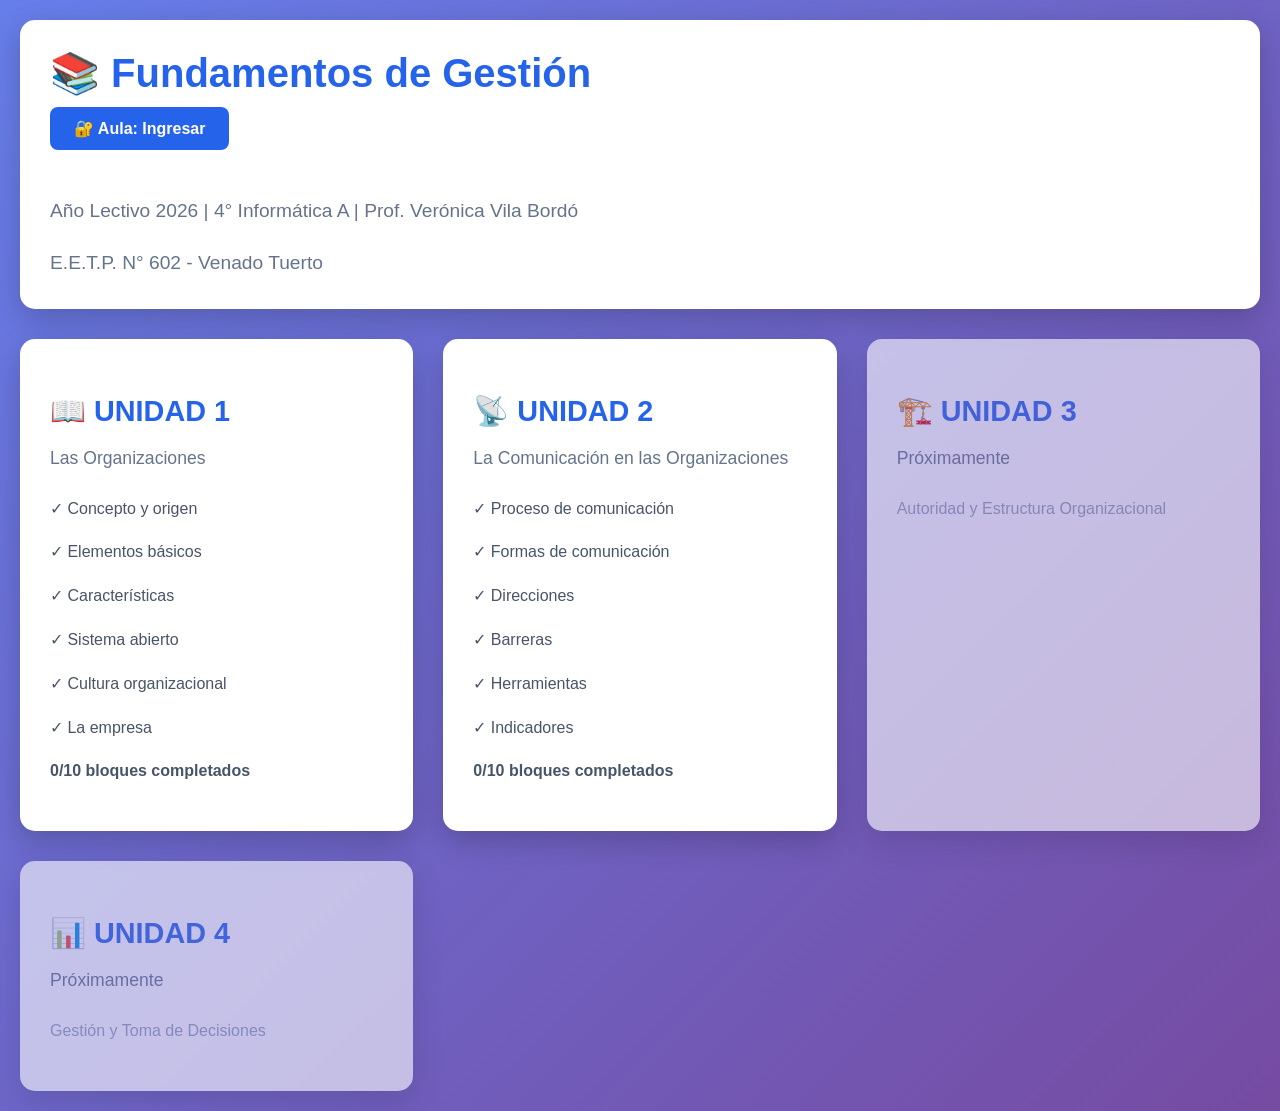
==== commit f88474cf: "Update index.html" ====
--- a/index.html
+++ b/index.html
@@ -10,6 +10,7 @@
     <div class="container">
         <div class="header">
             <h1>📚 Fundamentos de Gestión</h1>
+            <a href="./aula/login.html" class="back-button">🔐 Aula: Ingresar</a>
             <h2>Año Lectivo 2026 | 4° Informática A | Prof. Verónica Vila Bordó</h2>
             <h2>E.E.T.P. N° 602 - Venado Tuerto</h2>
         </div>
